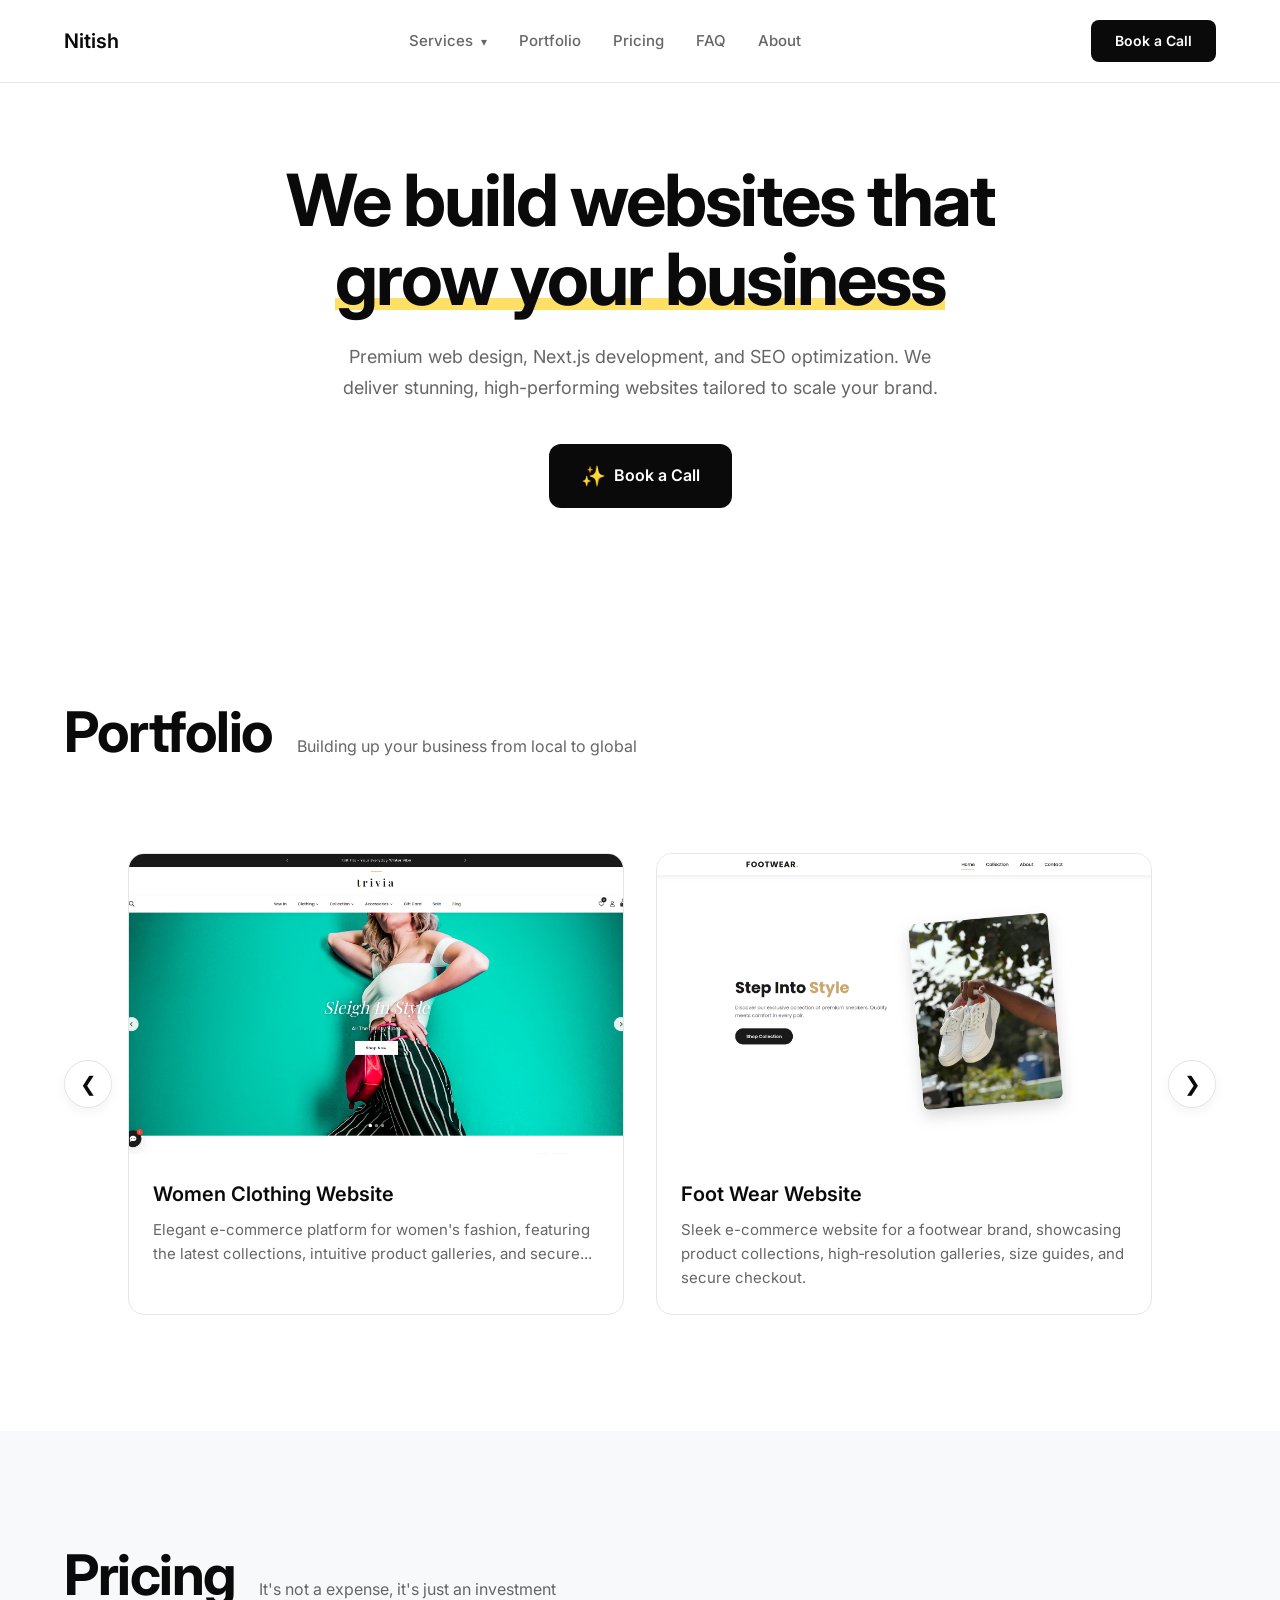
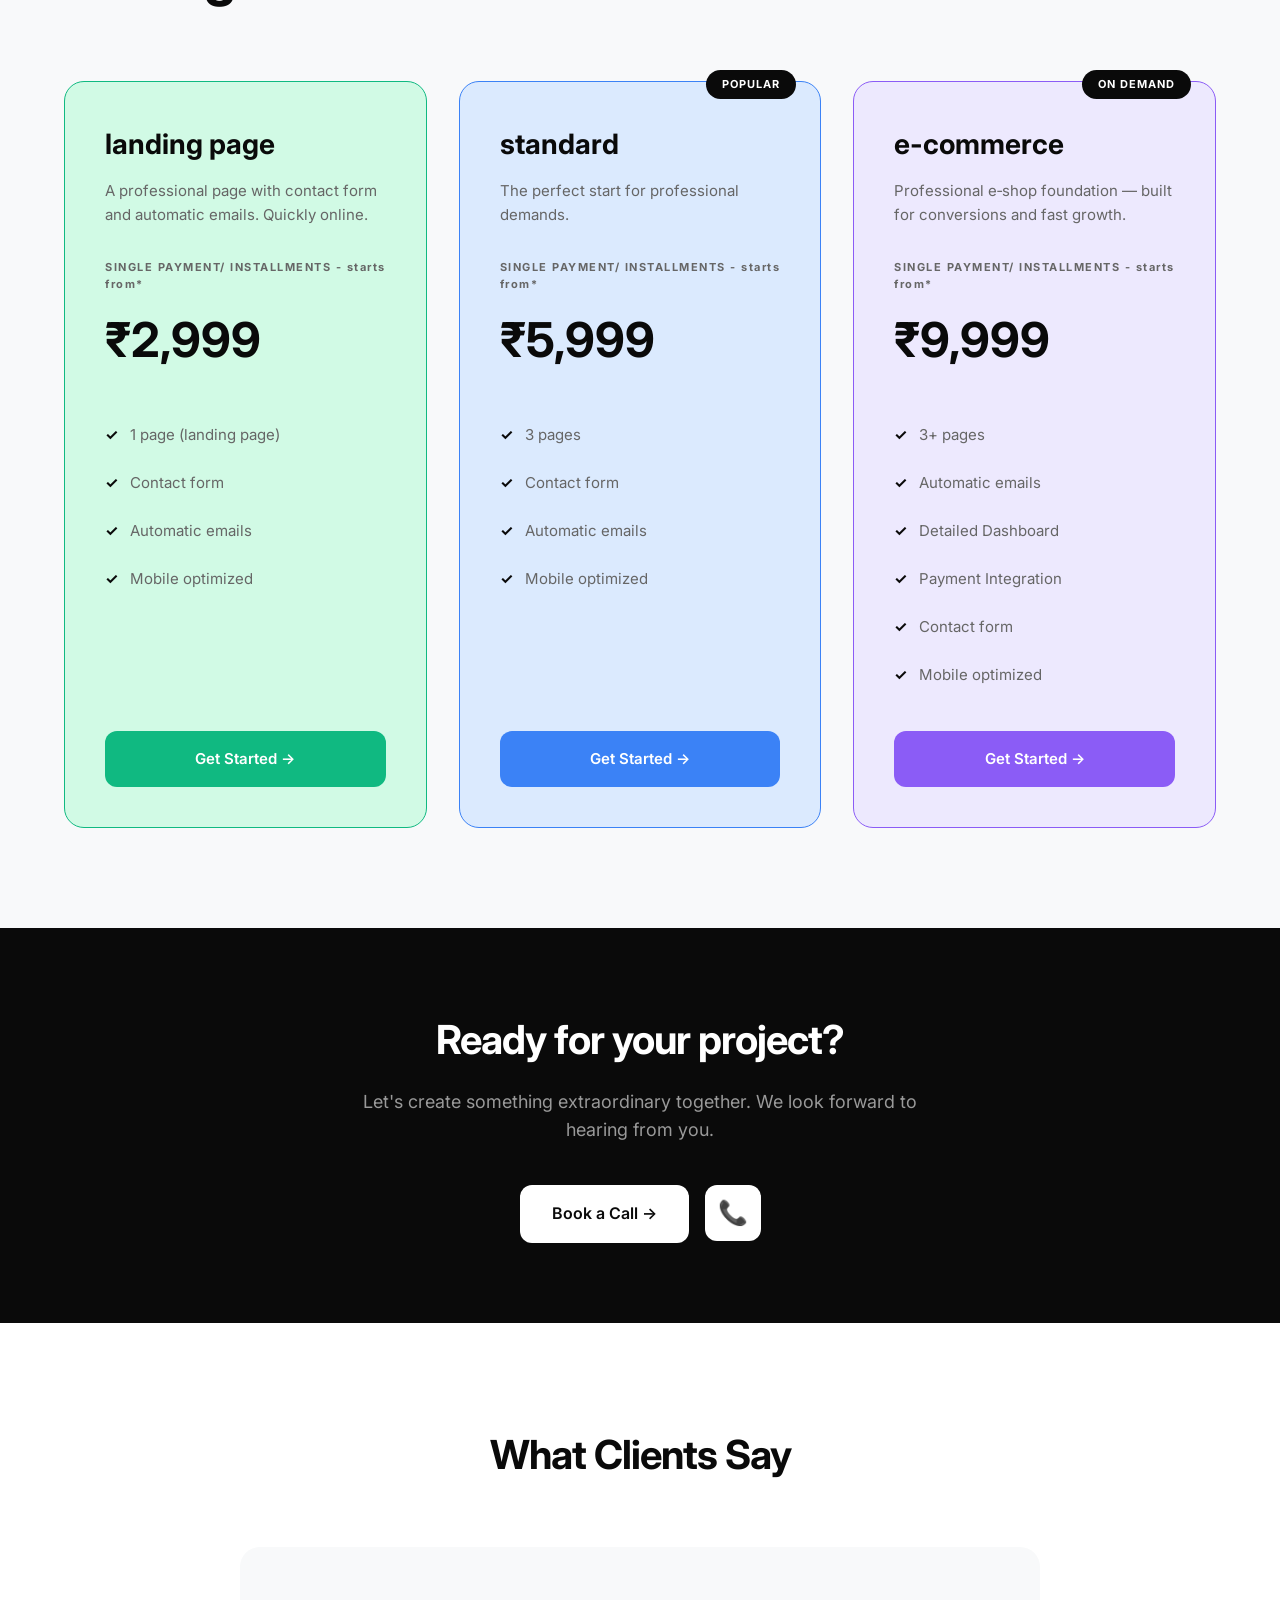
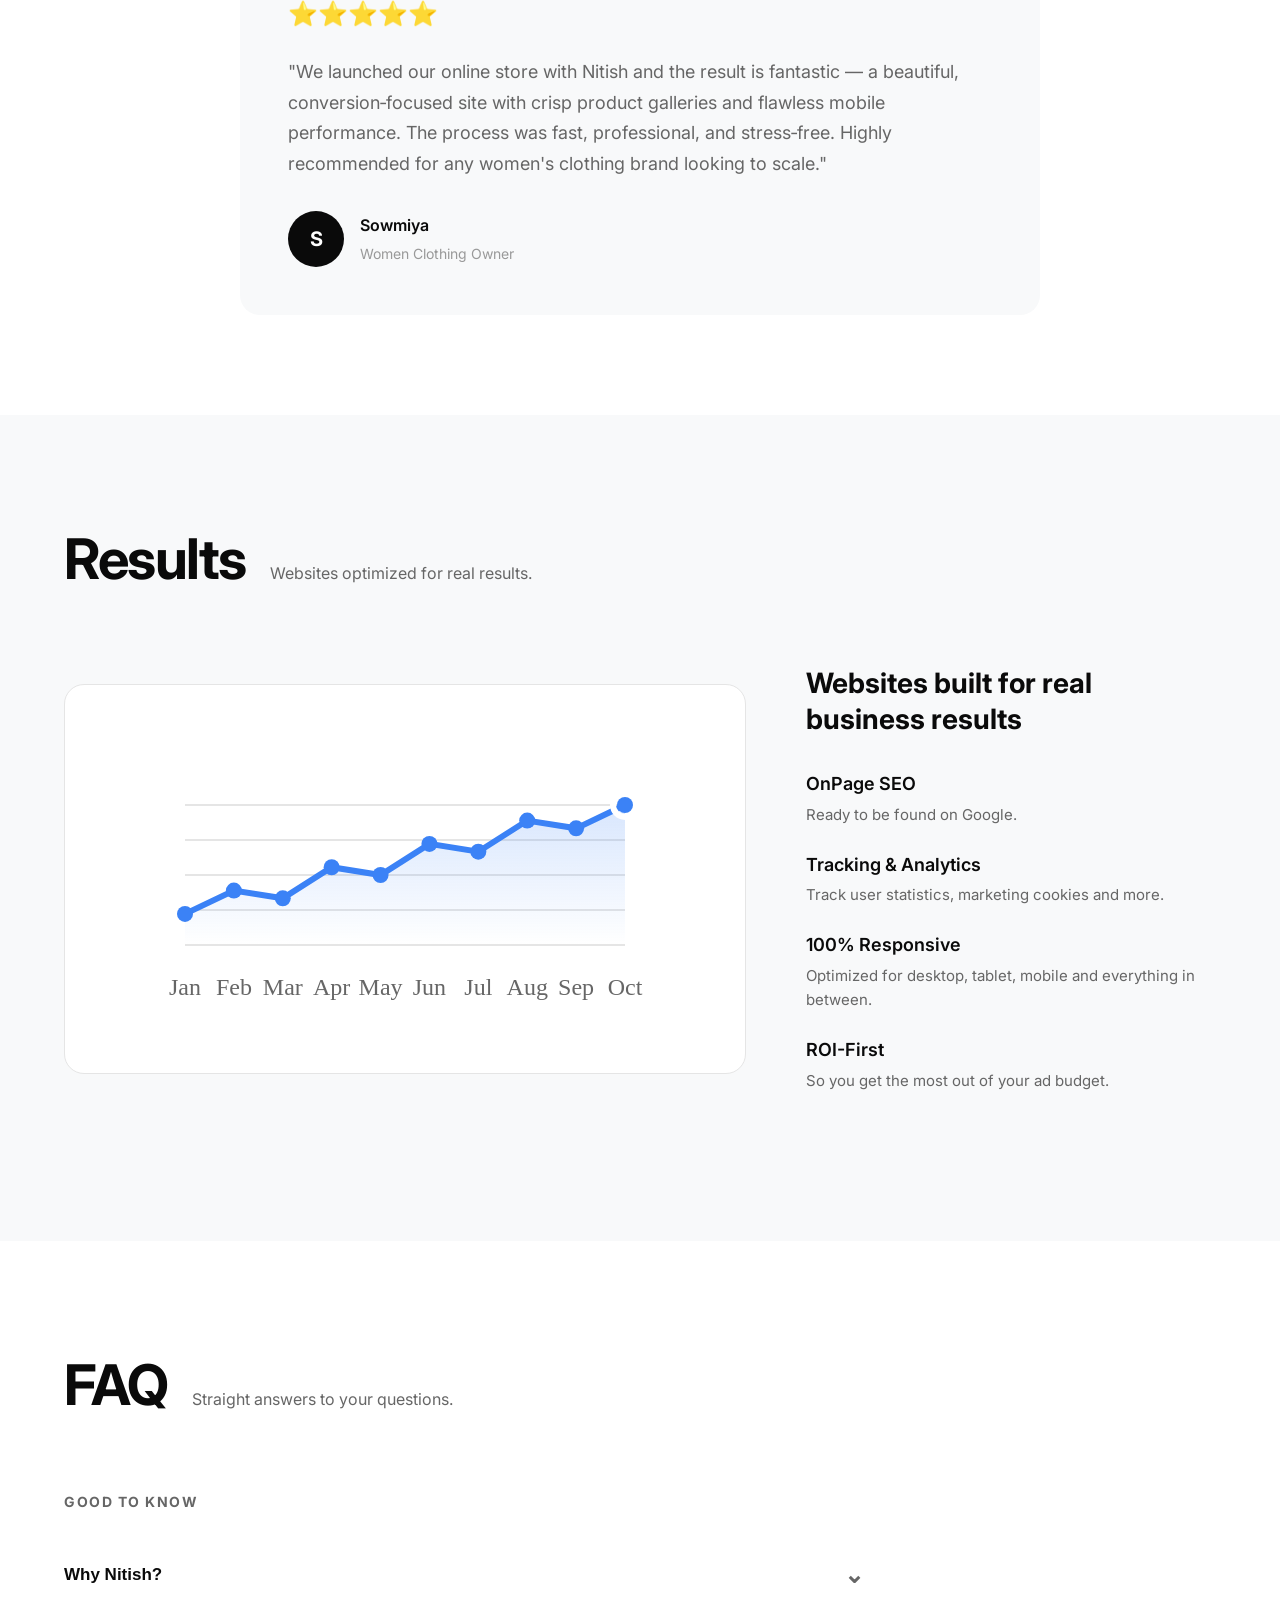
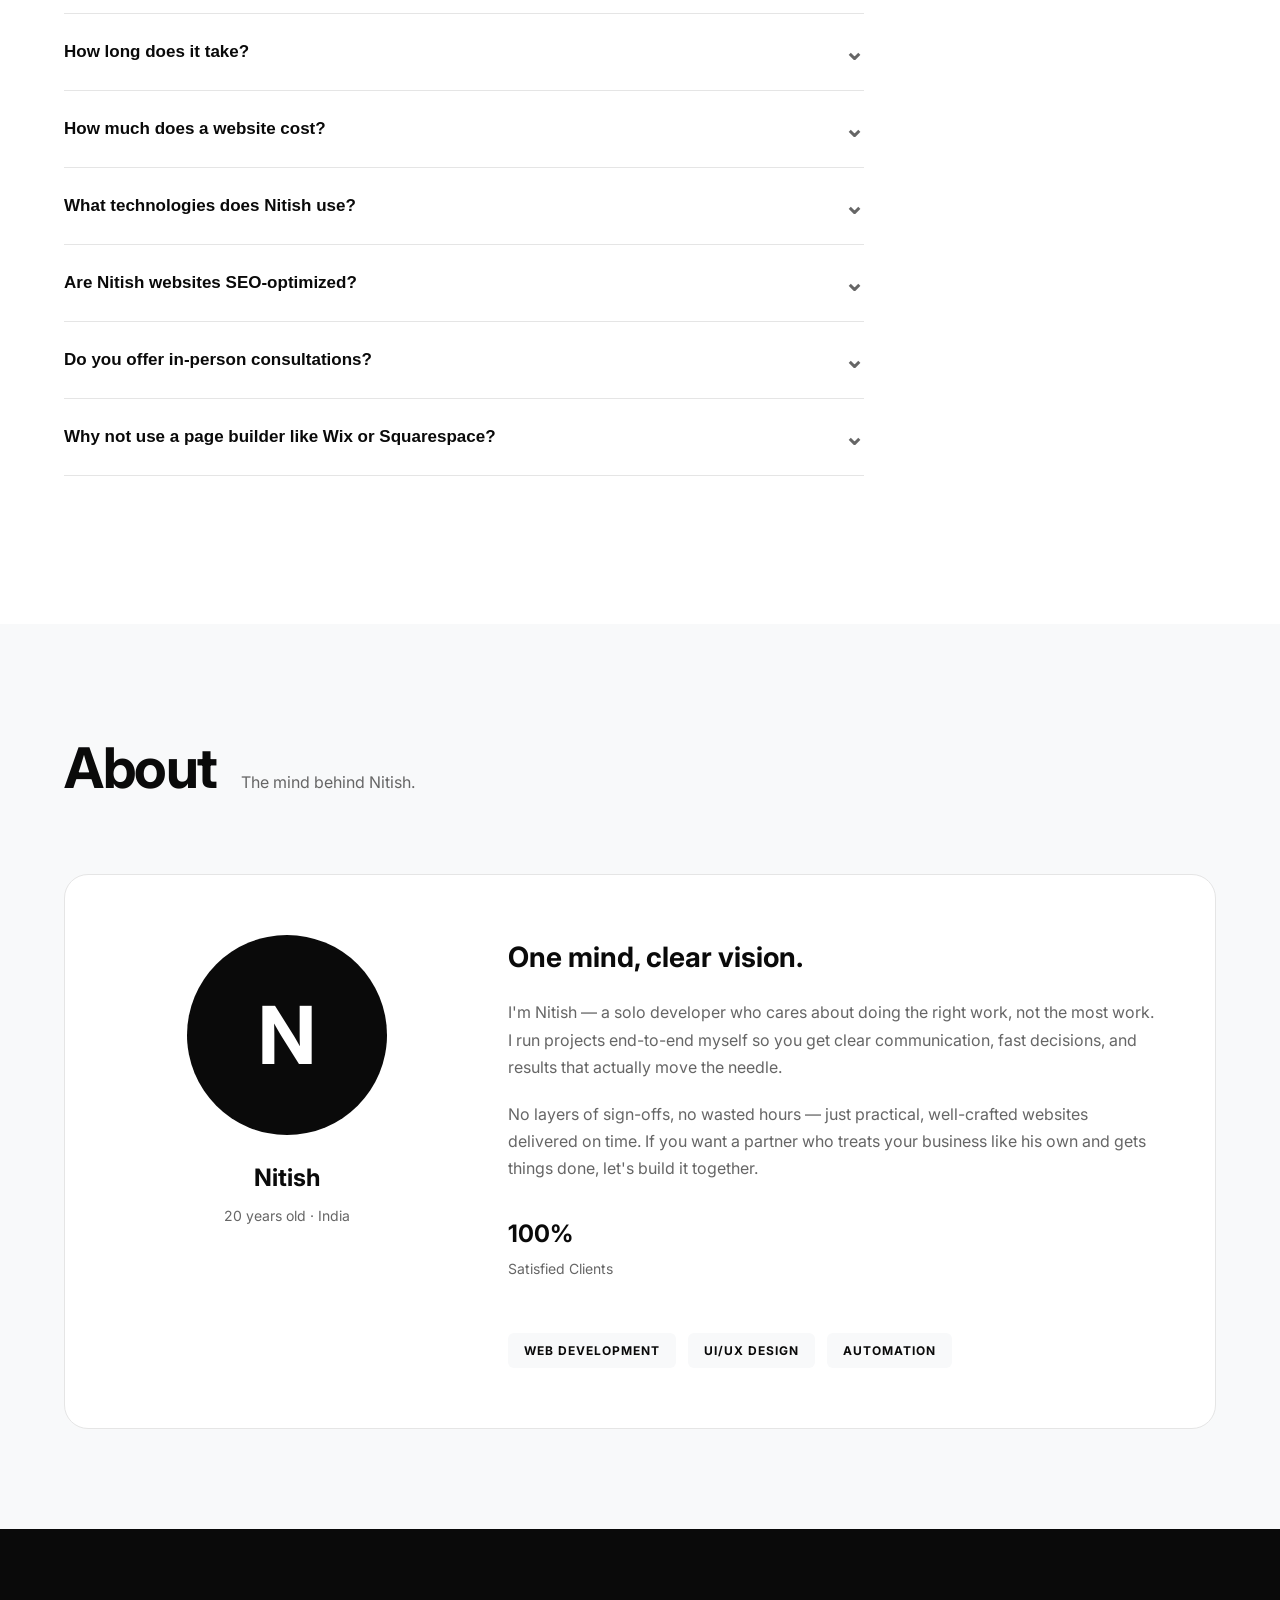
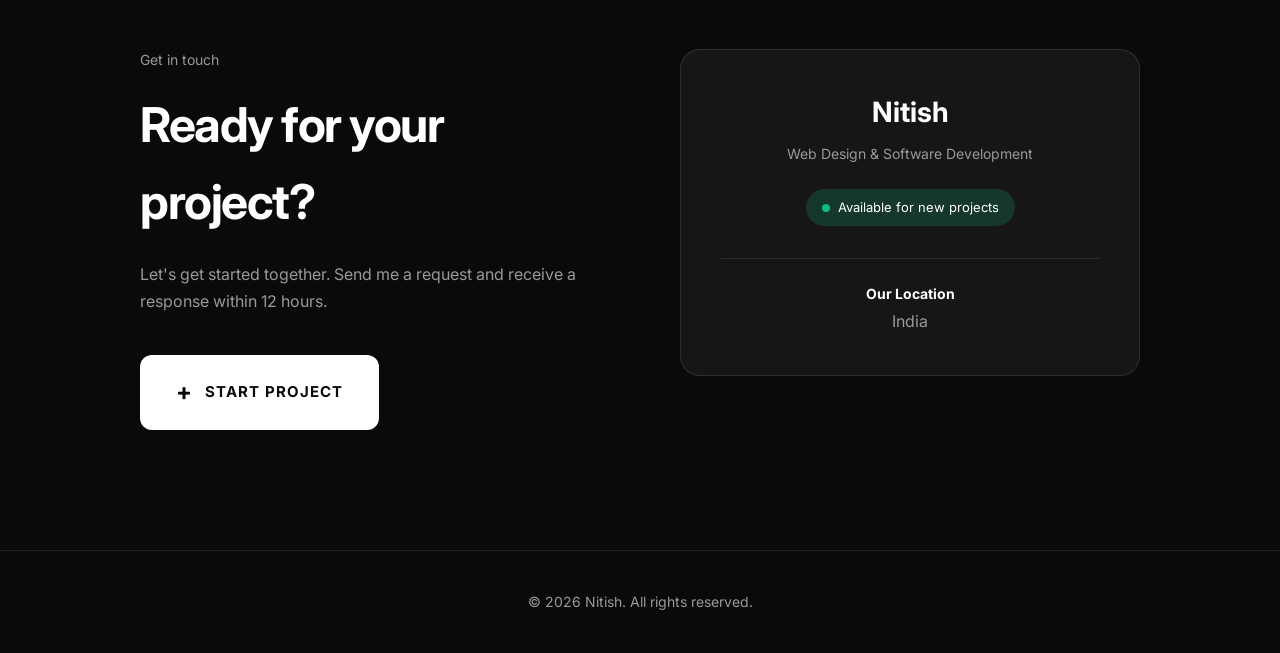
==== index.html @ 4630f6ae "1st stage - Website build completed" ====
<!DOCTYPE html>
<html lang="en">
<head>
    <meta charset="UTF-8">
    <meta name="viewport" content="width=device-width, initial-scale=1.0">
    <title>Nitish | Web Design & Development</title>
    <link rel="stylesheet" href="styles.css">
    <link rel="preconnect" href="https://fonts.googleapis.com">
    <link rel="preconnect" href="https://fonts.gstatic.com" crossorigin>
    <link href="https://fonts.googleapis.com/css2?family=Inter:wght@400;500;600;700;800&display=swap" rel="stylesheet">
</head>
<body>
    <!-- Navigation -->
    <nav class="navbar">
        <div class="nav-container">
            <a href="#" class="logo">Nitish</a>
            <ul class="nav-links">
                <li class="dropdown">
                    <a href="#services">Services <span class="dropdown-arrow">▾</span></a>
                    <ul class="dropdown-menu">
                        <li><a href="#portfolio">Website Development</a></li>
                    </ul>
                </li>
                <li><a href="#portfolio">Portfolio</a></li>
                <li><a href="#pricing">Pricing</a></li>
                <li><a href="#faq">FAQ</a></li>
                <li><a href="#about">About</a></li>
            </ul>
            <a href="https://docs.google.com/forms/d/e/1FAIpQLSe0qJeBy2r-eM4VhzN0evixC1f1kEiwTYPd1CkiHNzn9pDWvg/viewform?usp=publish-editor" class="btn-cta" target="_blank">Book a Call</a>
            <button class="mobile-menu-btn" aria-label="Toggle menu">
                <span></span>
                <span></span>
                <span></span>
            </button>
        </div>
    </nav>

    <!-- Hero Section -->
    <section class="hero">
        <div class="container">
            <h1 class="hero-title">
                We build websites that<br>
                <span class="underline-text">grow your business</span>
            </h1>
            <p class="hero-subtitle">
                Premium web design, Next.js development, and SEO optimization. We deliver stunning, high-performing websites tailored to scale your brand.
            </p>
            <a href="https://docs.google.com/forms/d/e/1FAIpQLSe0qJeBy2r-eM4VhzN0evixC1f1kEiwTYPd1CkiHNzn9pDWvg/viewform?usp=publish-editor" class="btn-primary" target="_blank">
                <span class="sparkles">✨</span> Book a Call
            </a>
        </div>
        
    </section>

    <!-- Portfolio Section -->
    <section id="portfolio" class="portfolio-section">
        <div class="container">
            <div class="section-header-inline">
                <h2 class="section-title-large">Portfolio</h2>
                <p class="section-subtitle-inline">Building up your business from local to global</p>
            </div>
            <div class="portfolio-carousel-wrapper">
                <button class="carousel-btn prev-btn" aria-label="Previous" id="portfolio-prev">&#10094;</button>
                
                <div class="portfolio-carousel" id="portfolio-carousel">
                    <div class="portfolio-card carousel-card">
                        <a href="https://triviaclothing.netlify.app/" target="_blank" class="portfolio-image" style="display: block;">
                            <img src="images/triviaClothing.png" alt="Trivia Clothing" style="width: 100%; height: 100%; object-fit: cover; object-position: top;">
                        </a>
                        <div class="portfolio-info">
                            <h3>Women Clothing Website</h3>
                            <p>Elegant e-commerce platform for women's fashion, featuring the latest collections, intuitive product galleries, and secure...</p>
                        </div>
                    </div>
                    <div class="portfolio-card carousel-card">
                        <a href="https://shoewearshop.netlify.app/" target="_blank" class="portfolio-image" style="display: block;">
                            <img src="images/shoeShop.png" alt="shoe Shop" style="width: 100%; height: 100%; object-fit: cover; object-position: top;">
                        </a>
                        <div class="portfolio-info">
                            <h3>Foot Wear Website</h3>
                            <p>Sleek e-commerce website for a footwear brand, showcasing product collections, high‑resolution galleries, size guides, and secure checkout.</p>
                        </div>
                    </div>
                    <div class="portfolio-card carousel-card">
                        <a href="https://fashionistaworld.netlify.app/" target="_blank" class="portfolio-image" style="display: block;">
                            <img src="images/fashionista.png" alt="Fashionista World" style="width: 100%; height: 100%; object-fit: cover; object-position: top;">
                        </a>
                        <div class="portfolio-info">
                            <h3>Women Clothing Website</h3>
                            <p>Curated catalog-style website for a textile brand, showcasing seasonal collections with high‑resolution swatches and organized categories...</p>
                        </div>
                    </div>
                    <div class="portfolio-card carousel-card">
                        <a href="https://clothingtextiles.netlify.app/" target="_blank" class="portfolio-image" style="display: block;">
                            <img src="images/metroTex.png" alt="Clothing Textiles" style="width: 100%; height: 100%; object-fit: cover; object-position: top;">
                        </a>
                        <div class="portfolio-info">
                            <h3>Metro Tex Website</h3>
                            <p>Showcase site for women's apparel with curated collections, large imagery, simple category browsing, and fabric details — browse-only...</p>
                        </div>
                    </div>
                </div>

                <button class="carousel-btn next-btn" aria-label="Next" id="portfolio-next">&#10095;</button>
            </div>
        </div>
    </section>

    <!-- Pricing Section -->
    <section id="pricing" class="pricing-section">
        <div class="container">
            <div class="section-header-inline">
                <h2 class="section-title-large">Pricing</h2>
                <p class="section-subtitle-inline">It's not a expense, it's just an investment</p>
            </div>
            <div class="pricing-grid">
                <div class="pricing-card green-card">
                    <h3 class="pricing-name">landing page</h3>
                    <p class="pricing-desc">A professional page with contact form and automatic emails. Quickly online.</p>
                    <div class="pricing-label">SINGLE PAYMENT/ INSTALLMENTS - starts from*</div>
                    <div class="pricing-amount">₹2,999</div>
                    <ul class="pricing-features">
                        <li><span class="check">✓</span> 1 page (landing page)</li>
                        <li><span class="check">✓</span> Contact form</li>
                        <li><span class="check">✓</span> Automatic emails</li>
                        <li><span class="check">✓</span> Mobile optimized</li>
                        <li></li> <li></li> <li></li> <li></li>
                    </ul>
                    <a href="#contact" class="btn-pricing green">Get Started →</a>
                </div>
                <div class="pricing-card blue-card">
                    <div class="popular-badge">POPULAR</div>
                    <h3 class="pricing-name">standard</h3>
                    <p class="pricing-desc">The perfect start for professional demands. </p>
                    <div class="pricing-label">SINGLE PAYMENT/ INSTALLMENTS - starts from*</div>
                    <div class="pricing-amount">₹5,999</div>
                    <ul class="pricing-features">
                        <li><span class="check">✓</span> 3 pages</li>
                        <li><span class="check">✓</span> Contact form</li>
                        <li><span class="check">✓</span> Automatic emails</li>
                        <li><span class="check">✓</span> Mobile optimized</li>
                        <li></li> <li></li> <li></li> <li></li>
                    </ul>
                    <a href="#contact" class="btn-pricing blue">Get Started →</a>
                </div>
                <div class="pricing-card purple-card">
                    <div class="popular-badge">ON DEMAND</div>
                    <h3 class="pricing-name">e-commerce</h3>
                    <p class="pricing-desc">Professional e‑shop foundation — built for conversions and fast growth.</p>
                    <div class="pricing-label">SINGLE PAYMENT/ INSTALLMENTS - starts from*</div>
                    <div class="pricing-amount">₹9,999</div>
                    <ul class="pricing-features">
                        <li><span class="check">✓</span> 3+ pages</li>
                        <li><span class="check">✓</span> Automatic emails</li>
                        <li><span class="check">✓</span> Detailed Dashboard</li>
                        <li><span class="check">✓</span> Payment Integration</li>
                        <li><span class="check">✓</span> Contact form</li>
                        <li><span class="check">✓</span> Mobile optimized</li>
                    </ul>
                    <a href="#contact" class="btn-pricing purple">Get Started →</a>
                </div>
            </div>
        </div>
    </section>

    <!-- CTA Section 1 -->
    <section class="cta-section dark">
        <div class="container">
            <h2 class="cta-title">Ready for your project?</h2>
            <p class="cta-subtitle">Let's create something extraordinary together. We look forward to hearing from you.</p>
            <div class="cta-buttons">
                <a href="https://docs.google.com/forms/d/e/1FAIpQLSe0qJeBy2r-eM4VhzN0evixC1f1kEiwTYPd1CkiHNzn9pDWvg/viewform?usp=publish-editor" class="btn-cta-white" target="_blank">Book a Call →</a>
                <a href="tel:+918675851166" class="btn-icon">📞</a>
            </div>
        </div>
    </section>

    <!-- Testimonials Section -->
    <section class="testimonials-section">
        <div class="container">
            <h2 class="section-title-center">What Clients Say</h2>
            <div class="testimonial-card">
                <div class="stars">⭐⭐⭐⭐⭐</div>
                <p class="testimonial-text">"We launched our online store with Nitish and the result is fantastic — a beautiful, conversion‑focused site with crisp product galleries and flawless mobile performance. The process was fast, professional, and stress‑free. Highly recommended for any women's clothing brand looking to scale."</p>
                <div class="testimonial-author">
                    <div class="author-avatar">S</div>
                    <div class="author-info">
                        <h4>Sowmiya</h4>
                        <p>Women Clothing Owner</p>
                    </div>
                </div>
            </div>
        </div>
    </section>

    <!-- Results Section -->
    <section class="results-section">
        <div class="container">
            <div class="section-header-inline">
                <h2 class="section-title-large">Results</h2>
                <p class="section-subtitle-inline">Websites optimized for real results.</p>
            </div>
            <div class="results-grid">
                <div class="results-chart">
                    <canvas id="growthChart"></canvas>
                </div>
                <div class="results-content">
                    <h3>Websites built for real business results</h3>
                    <div class="results-features">
                        <div class="feature-item">
                            <h4>OnPage SEO</h4>
                            <p>Ready to be found on Google.</p>
                        </div>
                        <div class="feature-item">
                            <h4>Tracking & Analytics</h4>
                            <p>Track user statistics, marketing cookies and more.</p>
                        </div>
                        <div class="feature-item">
                            <h4>100% Responsive</h4>
                            <p>Optimized for desktop, tablet, mobile and everything in between.</p>
                        </div>
                        <div class="feature-item">
                            <h4>ROI-First</h4>
                            <p>So you get the most out of your ad budget.</p>
                        </div>
                    </div>
                </div>
            </div>
        </div>
    </section>

    <!-- FAQ Section -->
    <section id="faq" class="faq-section">
        <div class="container">
            <div class="section-header-inline">
                <h2 class="section-title-large">FAQ</h2>
                <p class="section-subtitle-inline">Straight answers to your questions.</p>
            </div>
            <div class="faq-container">
                <h3 class="faq-category">Good to know</h3>
                <div class="faq-list">
                    <div class="faq-item">
                        <button class="faq-question">
                            <span>Why Nitish?</span>
                            <span class="faq-icon">⌄</span>
                        </button>
                        <div class="faq-answer">
                            <p>Direct communication, fast delivery, and websites built with modern technology. No teams, no overhead — just quality work focused on your success.</p>
                        </div>
                    </div>
                    <div class="faq-item">
                        <button class="faq-question">
                            <span>How long does it take?</span>
                            <span class="faq-icon">⌄</span>
                        </button>
                        <div class="faq-answer">
                            <p>A landing page takes 3-5 days. A standard website takes 1-2 weeks. Complex projects may take longer depending on requirements.</p>
                        </div>
                    </div>
                    <div class="faq-item">
                        <button class="faq-question">
                            <span>How much does a website cost?</span>
                            <span class="faq-icon">⌄</span>
                        </button>
                        <div class="faq-answer">
                            <p>Prices start at ₹2,999 for a landing page and ₹5,999 for a standard website. Custom projects are quoted individually based on your needs.</p>
                        </div>
                    </div>
                    <div class="faq-item">
                        <button class="faq-question">
                            <span>What technologies does Nitish use?</span>
                            <span class="faq-icon">⌄</span>
                        </button>
                        <div class="faq-answer">
                            <p>I primarily use React.js, Node.js, and modern web technologies for fast, SEO-friendly websites. The tech stack is chosen based on your project needs.</p>
                        </div>
                    </div>
                    <div class="faq-item">
                        <button class="faq-question">
                            <span>Are Nitish websites SEO-optimized?</span>
                            <span class="faq-icon">⌄</span>
                        </button>
                        <div class="faq-answer">
                            <p>Yes! All websites include on-page SEO optimization, meta tags, performance optimization, and structured data to help you rank on Google.</p>
                        </div>
                    </div>
                    <div class="faq-item">
                        <button class="faq-question">
                            <span>Do you offer in-person consultations?</span>
                            <span class="faq-icon">⌄</span>
                        </button>
                        <div class="faq-answer">
                            <p>Yes, I'm available for video calls and can arrange in-person meetings if you're in the same city.</p>
                        </div>
                    </div>
                    <div class="faq-item">
                        <button class="faq-question">
                            <span>Why not use a page builder like Wix or Squarespace?</span>
                            <span class="faq-icon">⌄</span>
                        </button>
                        <div class="faq-answer">
                            <p>Custom-coded websites are faster, more flexible, and better for SEO. You get exactly what you need without the limitations of templates.</p>
                        </div>
                    </div>
                </div>
            </div>
        </div>
    </section>

    <!-- About Section -->
    <section id="about" class="about-section">
        <div class="container">
            <div class="section-header-inline">
                <h2 class="section-title-large">About</h2>
                <p class="section-subtitle-inline">The mind behind Nitish.</p>
            </div>
            <div class="about-card">
                <div class="about-image">
                    <div class="about-photo">
                        <div class="photo-placeholder">N</div>
                        <div class="photo-label">
                            <h3>Nitish</h3>
                            <p>20 years old · India</p>
                        </div>
                    </div>
                </div>
                <div class="about-content">
                    <h3>One mind, clear vision.</h3>
                    <p>I'm Nitish — a solo developer who cares about doing the right work, not the most work. I run projects end-to-end myself so you get clear communication, fast decisions, and results that actually move the needle.</p>
                    <p>No layers of sign-offs, no wasted hours — just practical, well-crafted websites delivered on time. If you want a partner who treats your business like his own and gets things done, let's build it together.</p>
                    <div class="about-stats">
                        <div class="stat-item">
                            <h4>100%</h4>
                            <p>Satisfied Clients</p>
                        </div>
                        <!-- <div class="stat-item">
                            <h4>March 19, 2026</h4>
                            <p>Agency Founded</p>
                        </div> -->
                    </div>
                    <div class="about-tags">
                        <span class="tag">WEB DEVELOPMENT</span>
                        <span class="tag">UI/UX DESIGN</span>
                        <span class="tag">AUTOMATION</span>
                    </div>
                </div>
            </div>
        </div>
    </section>

    <!-- Final CTA Section -->
    <section id="contact" class="cta-section dark final">
        <div class="container">
            <div class="cta-grid">
                <div class="cta-left">
                    <p class="cta-label">Get in touch</p>
                    <h2 class="cta-title-large">Ready for your project?</h2>
                    <p class="cta-text">Let's get started together. Send me a request and receive a response within 12 hours.</p>
                    <a href="https://docs.google.com/forms/d/e/1FAIpQLSe0qJeBy2r-eM4VhzN0evixC1f1kEiwTYPd1CkiHNzn9pDWvg/viewform?usp=publish-editor" class="btn-start" target="_blank">
                        <span class="plus-icon">+</span> START PROJECT
                    </a>
                </div>
                <div class="cta-right">
                    <div class="cta-info-card">
                        <h3>Nitish</h3>
                        <p class="info-subtitle">Web Design & Software Development</p>
                        <div class="availability-badge">
                            <span class="status-dot"></span> Available for new projects
                        </div>
                        <div class="contact-info">
                            <div class="info-item">
                                <strong>Our Location</strong>
                                <p>India</p>
                            </div>
                        </div>
                    </div>
                </div>
            </div>
        </div>
    </section>

    <!-- Footer -->
    <footer class="footer">
        <div class="container">
            <div class="footer-content">
                <p>&copy; 2026 Nitish. All rights reserved.</p>
            </div>
        </div>
    </footer>

    <script src="script.js"></script>
</body>
</html>
---- styles.css ----
/* Reset & Base Styles */
* {
    margin: 0;
    padding: 0;
    box-sizing: border-box;
}

:root {
    --bg-primary: #ffffff;
    --bg-secondary: #f8f9fa;
    --bg-dark: #0a0a0a;
    --text-primary: #0a0a0a;
    --text-secondary: #666666;
    --text-light: #999999;
    --border-color: #e5e5e5;
    --accent-green: #10b981;
    --accent-blue: #3b82f6;
    --green-light: #d1fae5;
    --blue-light: #dbeafe;
    --accent-purple: #8b5cf6;
    --purple-light: #ede9fe;
}

html {
    scroll-behavior: smooth;
}

body {
    font-family: 'Inter', -apple-system, BlinkMacSystemFont, 'Segoe UI', sans-serif;
    background: var(--bg-primary);
    color: var(--text-primary);
    line-height: 1.6;
    overflow-x: auto;
}

.container {
    max-width: 1200px;
    margin: 0 auto;
    padding: 0 24px;
}

a {
    text-decoration: none;
    color: inherit;
}

ul {
    list-style: none;
}

/* Navigation */
.navbar {
    position: fixed;
    top: 0;
    left: 0;
    right: 0;
    z-index: 1000;
    padding: 20px 0;
    background: rgba(255, 255, 255, 0.95);
    backdrop-filter: blur(10px);
    border-bottom: 1px solid var(--border-color);
}

.nav-container {
    max-width: 1200px;
    margin: 0 auto;
    padding: 0 24px;
    display: flex;
    align-items: center;
    justify-content: space-between;
}

.logo {
    font-size: 20px;
    font-weight: 600;
    color: var(--text-primary);
}

.nav-links {
    display: flex;
    gap: 32px;
    align-items: center;
}

.nav-links a {
    color: var(--text-secondary);
    font-size: 15px;
    font-weight: 500;
    transition: color 0.2s;
}

.nav-links a:hover {
    color: var(--text-primary);
}

.dropdown {
    position: relative;
}

.dropdown-arrow {
    font-size: 12px;
    margin-left: 4px;
}

.dropdown-menu {
    display: none;
    position: absolute;
    top: 100%;
    left: 0;
    background-color: var(--bg-primary);
    border: 1px solid var(--border-color);
    border-radius: 8px;
    box-shadow: 0 4px 12px rgba(0, 0, 0, 0.05);
    list-style: none;
    padding: 0.5rem 0;
    min-width: 200px;
    z-index: 100;
}

.dropdown:hover .dropdown-menu {
    display: block;
}

.dropdown-menu li {
    margin: 0;
}

.dropdown-menu li a {
    display: block;
    padding: 10px 20px;
    color: var(--text-secondary);
    text-decoration: none;
    font-size: 14px;
    transition: background-color 0.2s ease, padding-left 0.2s ease;
}

.dropdown-menu li a:hover {
    color: var(--text-primary);
    background-color: #f5f5f7;
    padding-left: 24px;
}

.btn-cta {
    padding: 10px 24px;
    background: var(--text-primary);
    color: var(--bg-primary);
    border-radius: 8px;
    font-size: 14px;
    font-weight: 600;
    transition: all 0.3s;
}

.btn-cta:hover {
    background: var(--text-secondary);
    transform: translateY(-2px);
}

.mobile-menu-btn {
    display: none;
    flex-direction: column;
    gap: 5px;
    background: none;
    border: none;
    cursor: pointer;
    padding: 5px;
}

.mobile-menu-btn span {
    width: 24px;
    height: 2px;
    background: var(--text-primary);
    border-radius: 2px;
}

/* Hero Section */
.hero {
    padding: 160px 0 80px;
    text-align: center;
}

.hero-title {
    font-size: clamp(42px, 7vw, 72px);
    font-weight: 700;
    line-height: 1.1;
    margin-bottom: 24px;
    letter-spacing: -2px;
}

.underline-text {
    position: relative;
    display: inline-block;
}

.underline-text::after {
    content: '';
    position: absolute;
    bottom: 8px;
    left: 0;
    right: 0;
    height: 12px;
    background: #ffe066;
    z-index: -1;
}

.hero-subtitle {
    font-size: 18px;
    color: var(--text-secondary);
    max-width: 600px;
    margin: 0 auto 40px;
    line-height: 1.7;
}

.btn-primary {
    display: inline-flex;
    align-items: center;
    gap: 8px;
    padding: 16px 32px;
    background: var(--text-primary);
    color: var(--bg-primary);
    border-radius: 12px;
    font-size: 16px;
    font-weight: 600;
    transition: all 0.3s;
}

.btn-primary:hover {
    transform: translateY(-2px);
    box-shadow: 0 8px 24px rgba(0, 0, 0, 0.15);
}

.sparkles {
    font-size: 20px;
}

.tech-logos {
    display: flex;
    justify-content: center;
    align-items: center;
    gap: 32px;
    margin-top: 80px;
    opacity: 0.4;
}

.logo-item {
    width: 40px;
    height: 40px;
    display: flex;
    align-items: center;
    justify-content: center;
}

.logo-item svg {
    width: 32px;
    height: 32px;
}

.logo-circle {
    width: 36px;
    height: 36px;
    border-radius: 50%;
    background: var(--text-primary);
    color: var(--bg-primary);
    display: flex;
    align-items: center;
    justify-content: center;
    font-weight: 700;
    font-size: 18px;
}

/* Section Headers */
.section-header-inline {
    display: flex;
    align-items: baseline;
    gap: 24px;
    margin-bottom: 60px;
}

.section-title-large {
    font-size: clamp(36px, 5vw, 56px);
    font-weight: 700;
    letter-spacing: -1.5px;
}

.section-subtitle-inline {
    color: var(--text-secondary);
    font-size: 16px;
}

.section-title-center {
    font-size: 40px;
    font-weight: 700;
    text-align: center;
    margin-bottom: 60px;
    letter-spacing: -1px;
}

/* Portfolio Section */
.portfolio-section {
    padding: 100px 0;
}

.portfolio-grid {
    display: grid;
    grid-template-columns: repeat(auto-fit, minmax(320px, 1fr));
    gap: 32px;
}

.portfolio-card {
    background: var(--bg-primary);
    border: 1px solid var(--border-color);
    border-radius: 16px;
    overflow: hidden;
    transition: all 0.3s;
}

.portfolio-card:hover {
    transform: translateY(-8px);
    box-shadow: 0 12px 40px rgba(0, 0, 0, 0.08);
}

.portfolio-image {
    position: relative;
    height: 300px;
}

.portfolio-badge {
    position: absolute;
    top: 16px;
    left: 16px;
    padding: 6px 12px;
    background: var(--bg-primary);
    border-radius: 6px;
    font-size: 11px;
    font-weight: 700;
    letter-spacing: 1px;
    z-index: 2;
}

.portfolio-preview {
    width: 100%;
    height: 100%;
    display: flex;
    align-items: center;
    justify-content: center;
    padding: 32px;
}

.preview-content {
    text-align: center;
    color: var(--bg-primary);
}

.preview-content h3 {
    font-size: 24px;
    margin-bottom: 8px;
}

.preview-content p {
    font-size: 14px;
    opacity: 0.9;
}

.preview-content.construction {
    text-align: left;
}

.construction-title {
    font-size: 18px;
    font-weight: 700;
    line-height: 1.3;
    color: var(--text-primary);
    margin-bottom: 20px;
}

.construction-img {
    width: 100%;
    height: 120px;
    background: #e0e0e0;
    border-radius: 8px;
}

.portfolio-info {
    padding: 24px;
}

.portfolio-info h3 {
    font-size: 20px;
    font-weight: 600;
    margin-bottom: 8px;
}

.portfolio-info p {
    color: var(--text-secondary);
    font-size: 15px;
    line-height: 1.6;
}

/* Pricing Section */
.pricing-section {
    padding: 100px 0;
    background: var(--bg-secondary);
}

.pricing-grid {
    display: grid;
    grid-template-columns: repeat(auto-fit, minmax(320px, 1fr));
    gap: 32px;
    max-width: 1200px;
}

.pricing-card {
    background: var(--bg-primary);
    border: 1px solid var(--border-color);
    border-radius: 20px;
    padding: 40px;
    position: relative;
    transition: all 0.3s;
}

.pricing-card:hover {
    transform: translateY(-8px);
    box-shadow: 0 12px 40px rgba(0, 0, 0, 0.08);
}

.green-card {
    background: var(--green-light);
    border-color: var(--accent-green);
}

.blue-card {
    background: var(--blue-light);
    border-color: var(--accent-blue);
}

.popular-badge {
    position: absolute;
    top: -12px;
    right: 24px;
    padding: 6px 16px;
    background: var(--text-primary);
    color: var(--bg-primary);
    border-radius: 20px;
    font-size: 11px;
    font-weight: 700;
    letter-spacing: 1px;
}

.pricing-name {
    font-size: 28px;
    font-weight: 700;
    margin-bottom: 12px;
    text-transform: lowercase;
}

.pricing-desc {
    color: var(--text-secondary);
    font-size: 15px;
    margin-bottom: 32px;
    line-height: 1.6;
}

.pricing-label {
    font-size: 11px;
    font-weight: 700;
    color: var(--text-secondary);
    letter-spacing: 1.5px;
    margin-bottom: 8px;
}

.pricing-amount {
    font-size: 48px;
    font-weight: 700;
    margin-bottom: 32px;
}

.pricing-features {
    margin-bottom: 32px;
}

.pricing-features li {
    display: flex;
    align-items: center;
    gap: 12px;
    padding: 12px 0;
    font-size: 15px;
    color: var(--text-secondary);
}

.check {
    color: var(--text-primary);
    font-weight: 700;
}

.btn-pricing {
    display: block;
    width: 100%;
    padding: 16px;
    text-align: center;
    border-radius: 12px;
    font-size: 15px;
    font-weight: 600;
    transition: all 0.3s;
}

.btn-pricing.green {
    background: var(--accent-green);
    color: var(--bg-primary);
}

.btn-pricing.blue {
    background: var(--accent-blue);
    color: var(--bg-primary);
}

.btn-pricing:hover {
    transform: translateY(-2px);
    box-shadow: 0 8px 24px rgba(0, 0, 0, 0.15);
}

/* CTA Section */
.cta-section {
    padding: 80px 0;
    text-align: center;
}

.cta-section.dark {
    background: var(--bg-dark);
    color: var(--bg-primary);
}

.cta-title {
    font-size: 40px;
    font-weight: 700;
    margin-bottom: 16px;
    letter-spacing: -1px;
}

.cta-subtitle {
    font-size: 18px;
    color: var(--text-light);
    max-width: 600px;
    margin: 0 auto 40px;
}

.cta-buttons {
    display: flex;
    justify-content: center;
    gap: 16px;
}

.btn-cta-white {
    padding: 16px 32px;
    background: var(--bg-primary);
    color: var(--text-primary);
    border-radius: 12px;
    font-size: 16px;
    font-weight: 600;
    transition: all 0.3s;
}

.btn-cta-white:hover {
    transform: translateY(-2px);
    box-shadow: 0 8px 24px rgba(255, 255, 255, 0.2);
}

.btn-icon {
    width: 56px;
    height: 56px;
    background: var(--bg-primary);
    border-radius: 12px;
    display: flex;
    align-items: center;
    justify-content: center;
    font-size: 24px;
    transition: all 0.3s;
}

.btn-icon:hover {
    transform: translateY(-2px);
}

/* Testimonials Section */
.testimonials-section {
    padding: 100px 0;
}

.testimonial-card {
    max-width: 800px;
    margin: 0 auto;
    padding: 48px;
    background: var(--bg-secondary);
    border-radius: 20px;
}

.stars {
    font-size: 24px;
    margin-bottom: 24px;
}

.testimonial-text {
    font-size: 18px;
    line-height: 1.7;
    color: var(--text-secondary);
    margin-bottom: 32px;
}

.testimonial-author {
    display: flex;
    align-items: center;
    gap: 16px;
}

.author-avatar {
    width: 56px;
    height: 56px;
    background: var(--text-primary);
    color: var(--bg-primary);
    border-radius: 50%;
    display: flex;
    align-items: center;
    justify-content: center;
    font-weight: 700;
    font-size: 20px;
}

.author-info h4 {
    font-size: 16px;
    font-weight: 600;
    margin-bottom: 4px;
}

.author-info p {
    font-size: 14px;
    color: var(--text-light);
}

/* Results Section */
.results-section {
    padding: 100px 0;
    background: var(--bg-secondary);
}

.results-grid {
    display: grid;
    grid-template-columns: 1fr 1fr;
    gap: 60px;
    margin-bottom: 48px;
    align-items: center;
}

.results-chart {
    background: var(--bg-primary);
    padding: 40px;
    border-radius: 20px;
    border: 1px solid var(--border-color);
}

.results-content h3 {
    font-size: 28px;
    font-weight: 700;
    margin-bottom: 32px;
    line-height: 1.3;
}

.results-features {
    display: flex;
    flex-direction: column;
    gap: 24px;
}

.feature-item h4 {
    font-size: 18px;
    font-weight: 600;
    margin-bottom: 4px;
}

.feature-item p {
    color: var(--text-secondary);
    font-size: 15px;
}

.results-cards {
    display: grid;
    grid-template-columns: repeat(3, 1fr);
    gap: 24px;
}

.result-card {
    background: var(--bg-primary);
    padding: 32px;
    border-radius: 16px;
    border: 1px solid var(--border-color);
}

.result-card h4 {
    font-size: 18px;
    font-weight: 600;
    margin-bottom: 8px;
}

.result-card p {
    color: var(--text-secondary);
    font-size: 15px;
}

.speed-badges {
    display: flex;
    flex-direction: column;
    gap: 12px;
}

.badge-item {
    padding: 12px 16px;
    background: var(--green-light);
    border-radius: 8px;
    font-size: 14px;
    font-weight: 600;
}

.score-circle {
    margin-top: 24px;
    width: 80px;
    height: 80px;
    background: var(--accent-green);
    border-radius: 50%;
    display: flex;
    align-items: center;
    justify-content: center;
}

.score {
    font-size: 32px;
    font-weight: 700;
    color: var(--bg-primary);
}

/* FAQ Section */
.faq-section {
    padding: 100px 0;
}

.faq-container {
    max-width: 800px;
}

.faq-category {
    font-size: 14px;
    font-weight: 700;
    color: var(--text-secondary);
    text-transform: uppercase;
    letter-spacing: 1.5px;
    margin-bottom: 24px;
}

.faq-list {
    margin-bottom: 48px;
}

.faq-item {
    border-bottom: 1px solid var(--border-color);
}

.faq-question {
    width: 100%;
    display: flex;
    justify-content: space-between;
    align-items: center;
    padding: 24px 0;
    background: none;
    border: none;
    cursor: pointer;
    text-align: left;
    font-size: 17px;
    font-weight: 600;
    color: var(--text-primary);
}

.faq-icon {
    font-size: 24px;
    color: var(--text-secondary);
    transition: transform 0.3s;
}

.faq-item.active .faq-icon {
    transform: rotate(180deg);
}

.faq-answer {
    max-height: 0;
    overflow: hidden;
    transition: max-height 0.3s ease;
}

.faq-item.active .faq-answer {
    max-height: 300px;
}

.faq-answer p {
    padding-bottom: 24px;
    color: var(--text-secondary);
    font-size: 15px;
    line-height: 1.7;
}

.faq-cards {
    display: grid;
    grid-template-columns: repeat(2, 1fr);
    gap: 24px;
}

.faq-card {
    padding: 32px;
    border-radius: 16px;
}

.faq-card.light {
    background: var(--bg-secondary);
}

.faq-card.dark {
    background: var(--bg-dark);
    color: var(--bg-primary);
}

.faq-card-icon {
    font-size: 32px;
    margin-bottom: 16px;
}

.faq-card h4 {
    font-size: 20px;
    font-weight: 700;
    margin-bottom: 12px;
}

.faq-card p {
    color: var(--text-secondary);
    font-size: 15px;
    line-height: 1.6;
    margin-bottom: 20px;
}

.faq-card.dark p {
    color: var(--text-light);
}

.request-quote {
    display: inline-block;
    color: var(--bg-primary);
    font-size: 13px;
    font-weight: 700;
    letter-spacing: 1px;
    text-decoration: underline;
}

/* About Section */
.about-section {
    padding: 100px 0;
    background: var(--bg-secondary);
}

.about-card {
    display: grid;
    grid-template-columns: 1fr 2fr;
    gap: 60px;
    background: var(--bg-primary);
    padding: 60px;
    border-radius: 24px;
    border: 1px solid var(--border-color);
}

.about-photo {
    text-align: center;
}

.photo-placeholder {
    width: 200px;
    height: 200px;
    background: var(--text-primary);
    color: var(--bg-primary);
    border-radius: 50%;
    display: flex;
    align-items: center;
    justify-content: center;
    font-size: 80px;
    font-weight: 700;
    margin: 0 auto 24px;
}

.photo-label h3 {
    font-size: 24px;
    font-weight: 700;
    margin-bottom: 8px;
}

.photo-label p {
    color: var(--text-secondary);
    font-size: 14px;
}

.about-content h3 {
    font-size: 28px;
    font-weight: 700;
    margin-bottom: 20px;
}

.about-content p {
    color: var(--text-secondary);
    font-size: 16px;
    line-height: 1.7;
    margin-bottom: 20px;
}

.about-stats {
    display: flex;
    gap: 48px;
    margin: 32px 0;
}

.stat-item h4 {
    font-size: 24px;
    font-weight: 700;
    margin-bottom: 4px;
}

.stat-item p {
    color: var(--text-secondary);
    font-size: 14px;
}

.about-tags {
    display: flex;
    gap: 12px;
    flex-wrap: wrap;
}

.tag {
    padding: 8px 16px;
    background: var(--bg-secondary);
    border-radius: 6px;
    font-size: 12px;
    font-weight: 700;
    letter-spacing: 1px;
}

/* Final CTA Section */
.cta-section.final {
    padding: 120px 0;
}

.cta-grid {
    display: grid;
    grid-template-columns: 1fr 1fr;
    gap: 80px;
    max-width: 1000px;
    margin: 0 auto;
}

.cta-left {
    text-align: left;
}

.cta-label {
    color: var(--text-light);
    font-size: 14px;
    margin-bottom: 16px;
}

.cta-title-large {
    font-size: 48px;
    font-weight: 700;
    margin-bottom: 20px;
    letter-spacing: -1.5px;
}

.cta-text {
    color: var(--text-light);
    font-size: 16px;
    line-height: 1.7;
    margin-bottom: 40px;
}

.btn-start {
    display: inline-flex;
    align-items: center;
    gap: 12px;
    padding: 18px 36px;
    background: var(--bg-primary);
    color: var(--text-primary);
    border-radius: 12px;
    font-size: 15px;
    font-weight: 700;
    letter-spacing: 1px;
    transition: all 0.3s;
}

.btn-start:hover {
    transform: translateY(-2px);
    box-shadow: 0 8px 24px rgba(255, 255, 255, 0.2);
}

.plus-icon {
    font-size: 24px;
}

.cta-info-card {
    background: rgba(255, 255, 255, 0.05);
    border: 1px solid rgba(255, 255, 255, 0.1);
    border-radius: 20px;
    padding: 40px;
}

.cta-info-card h3 {
    font-size: 28px;
    font-weight: 700;
    margin-bottom: 8px;
}

.info-subtitle {
    color: var(--text-light);
    font-size: 14px;
    margin-bottom: 24px;
}

.availability-badge {
    display: inline-flex;
    align-items: center;
    gap: 8px;
    padding: 8px 16px;
    background: rgba(16, 185, 129, 0.2);
    border-radius: 20px;
    font-size: 13px;
    margin-bottom: 32px;
}

.status-dot {
    width: 8px;
    height: 8px;
    background: var(--accent-green);
    border-radius: 50%;
    animation: pulse 2s infinite;
}

@keyframes pulse {
    0%, 100% { opacity: 1; }
    50% { opacity: 0.5; }
}

.contact-info {
    border-top: 1px solid rgba(255, 255, 255, 0.1);
    padding-top: 24px;
}

.info-item strong {
    display: block;
    font-size: 14px;
    margin-bottom: 4px;
}

.info-item p {
    color: var(--text-light);
    font-size: 16px;
}

/* Footer */
.footer {
    padding: 40px 0;
    background: var(--bg-dark);
    color: var(--text-light);
    text-align: center;
    border-top: 1px solid rgba(255, 255, 255, 0.1);
}

.footer-content p {
    font-size: 14px;
}

/* Responsive */
@media (max-width: 1024px) {
    .results-grid,
    .cta-grid,
    .about-card {
        grid-template-columns: 1fr;
        gap: 40px;
    }

    .results-cards {
        grid-template-columns: 1fr;
    }

    .faq-cards {
        grid-template-columns: 1fr;
    }

    .about-stats {
        gap: 32px;
    }
}

@media (max-width: 768px) {
    .nav-links,
    .btn-cta {
        display: none;
    }

    .mobile-menu-btn {
        display: flex;
    }

    .section-header-inline {
        flex-direction: column;
        align-items: flex-start;
        gap: 12px;
    }

    .hero-title {
        font-size: 36px;
    }

    .tech-logos {
        gap: 20px;
        flex-wrap: wrap;
    }

    .pricing-grid,
    .portfolio-grid {
        grid-template-columns: 1fr;
    }

    .testimonial-card {
        padding: 32px 24px;
    }

    .about-card {
        padding: 40px 24px;
    }

    .cta-title-large {
        font-size: 36px;
    }
}

@media (max-width: 480px) {
    .container {
        padding: 0 16px;
    }

    .hero {
        padding: 120px 0 60px;
    }

    .hero-title {
        font-size: 32px;
    }

    .section-title-large {
        font-size: 32px;
    }

    .about-stats {
        flex-direction: column;
        gap: 24px;
    }

    .photo-placeholder {
        width: 150px;
        height: 150px;
        font-size: 60px;
    }
}

/* Portfolio Carousel Styles */
.portfolio-carousel-wrapper {
    position: relative;
    display: flex;
    align-items: center;
    gap: 16px;
    margin-top: 32px;
}

.portfolio-carousel {
    display: flex;
    overflow-x: auto;
    scroll-behavior: smooth;
    gap: 32px;
    padding: 16px 0;
    width: 100%;
}

.carousel-card {
    flex: 0 0 calc(50% - 16px); /* 2 items on desktop */
    min-width: 320px;
}

.carousel-btn {
    background: var(--bg-primary);
    border: 1px solid var(--border-color);
    border-radius: 50%;
    width: 48px;
    height: 48px;
    display: flex;
    align-items: center;
    justify-content: center;
    cursor: pointer;
    font-size: 20px;
    color: var(--text-primary);
    transition: all 0.3s;
    box-shadow: 0 4px 12px rgba(0, 0, 0, 0.05);
    z-index: 10;
    flex-shrink: 0;
}

.carousel-btn:hover {
    background: var(--text-primary);
    color: var(--bg-primary);
}

@media (max-width: 768px) {
    .carousel-card {
        flex: 0 0 100%; /* 1 item on mobile */
    }
    .portfolio-carousel-wrapper {
        gap: 8px;
    }
    .carousel-btn {
        width: 36px;
        height: 36px;
        font-size: 16px;
    }
}

.portfolio-carousel::-webkit-scrollbar {
    display: none;
}
.portfolio-carousel {
    -ms-overflow-style: none;  /* IE and Edge */
    scrollbar-width: none;  /* Firefox */
}

.portfolio-carousel::-webkit-scrollbar {
    display: none;
}
.portfolio-carousel {
    -ms-overflow-style: none; /* IE and Edge */
    scrollbar-width: none; /* Firefox */
}

.purple-card {
    background: var(--purple-light);
    border-color: var(--accent-purple);
}

.btn-pricing.purple {
    background: var(--accent-purple);
    color: var(--bg-primary);
}

.btn-pricing.purple:hover {
    background: #7c3aed;
    color: var(--bg-primary);
}
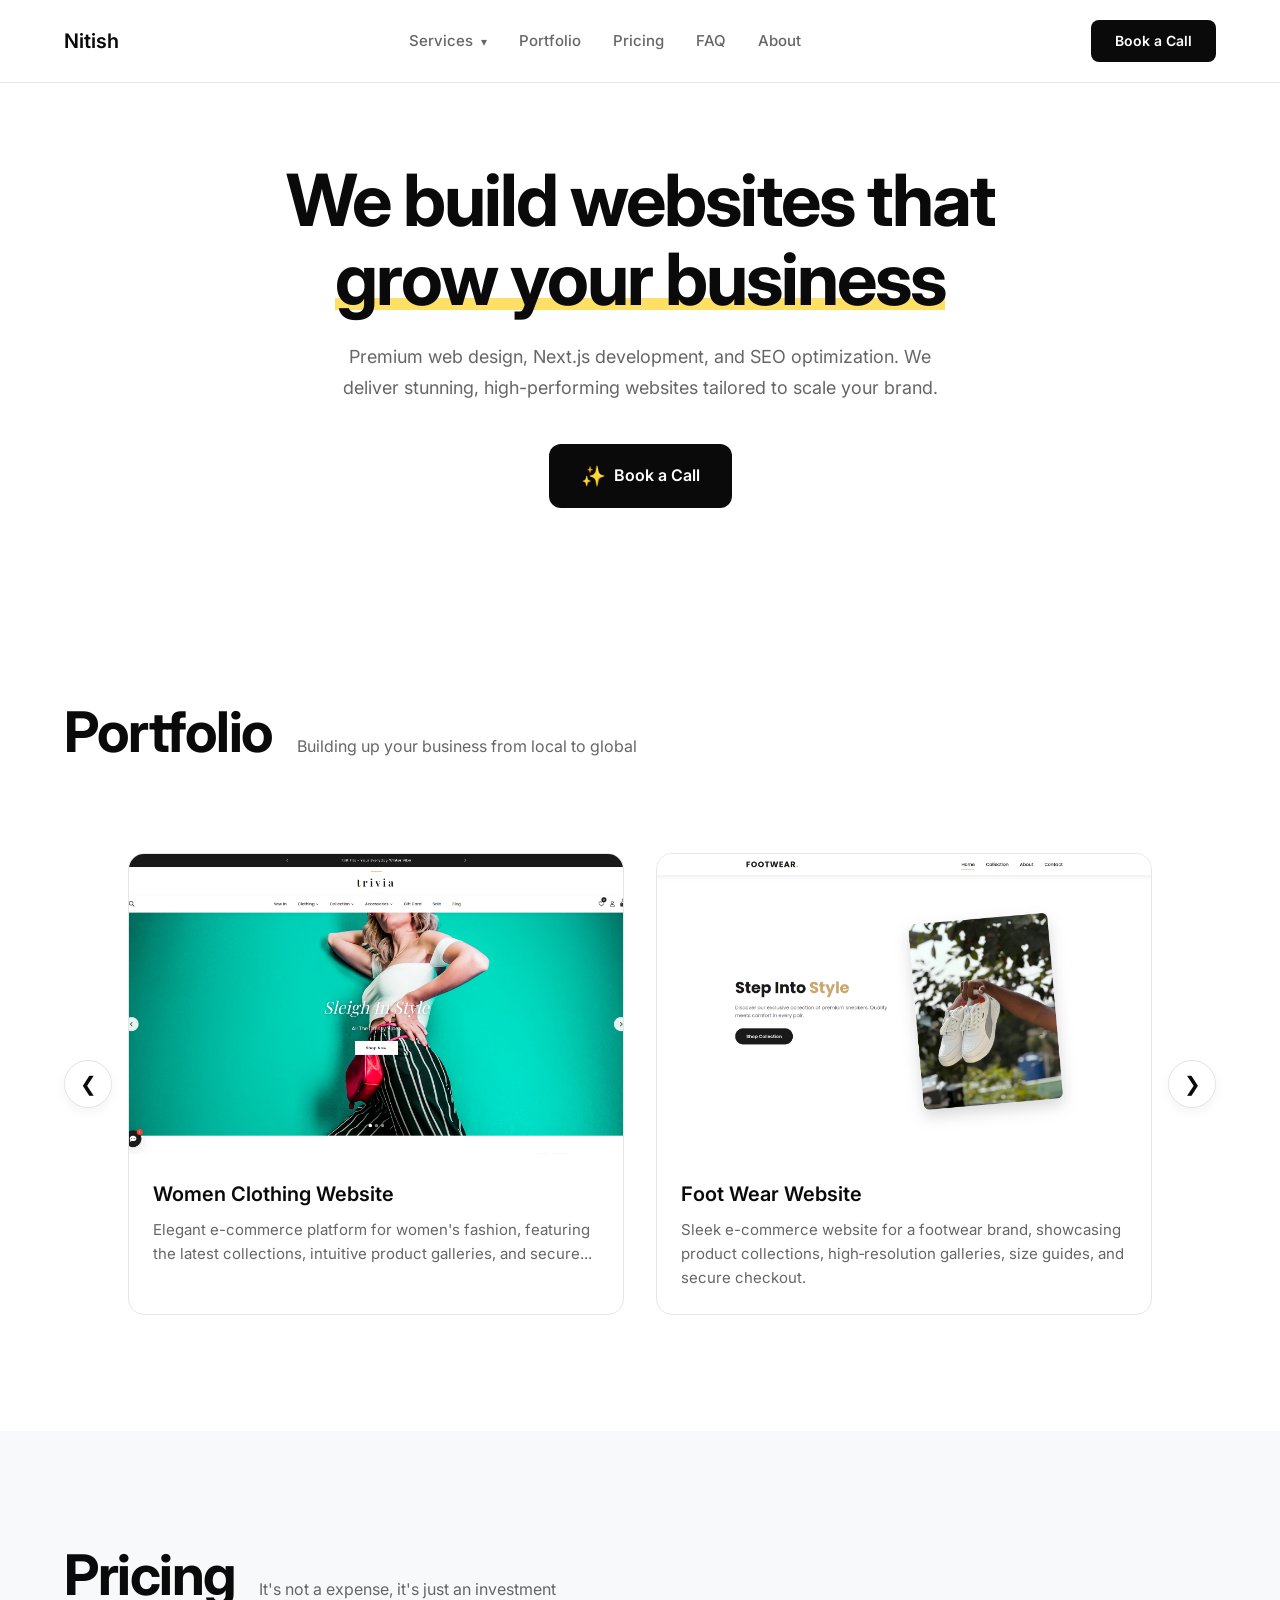
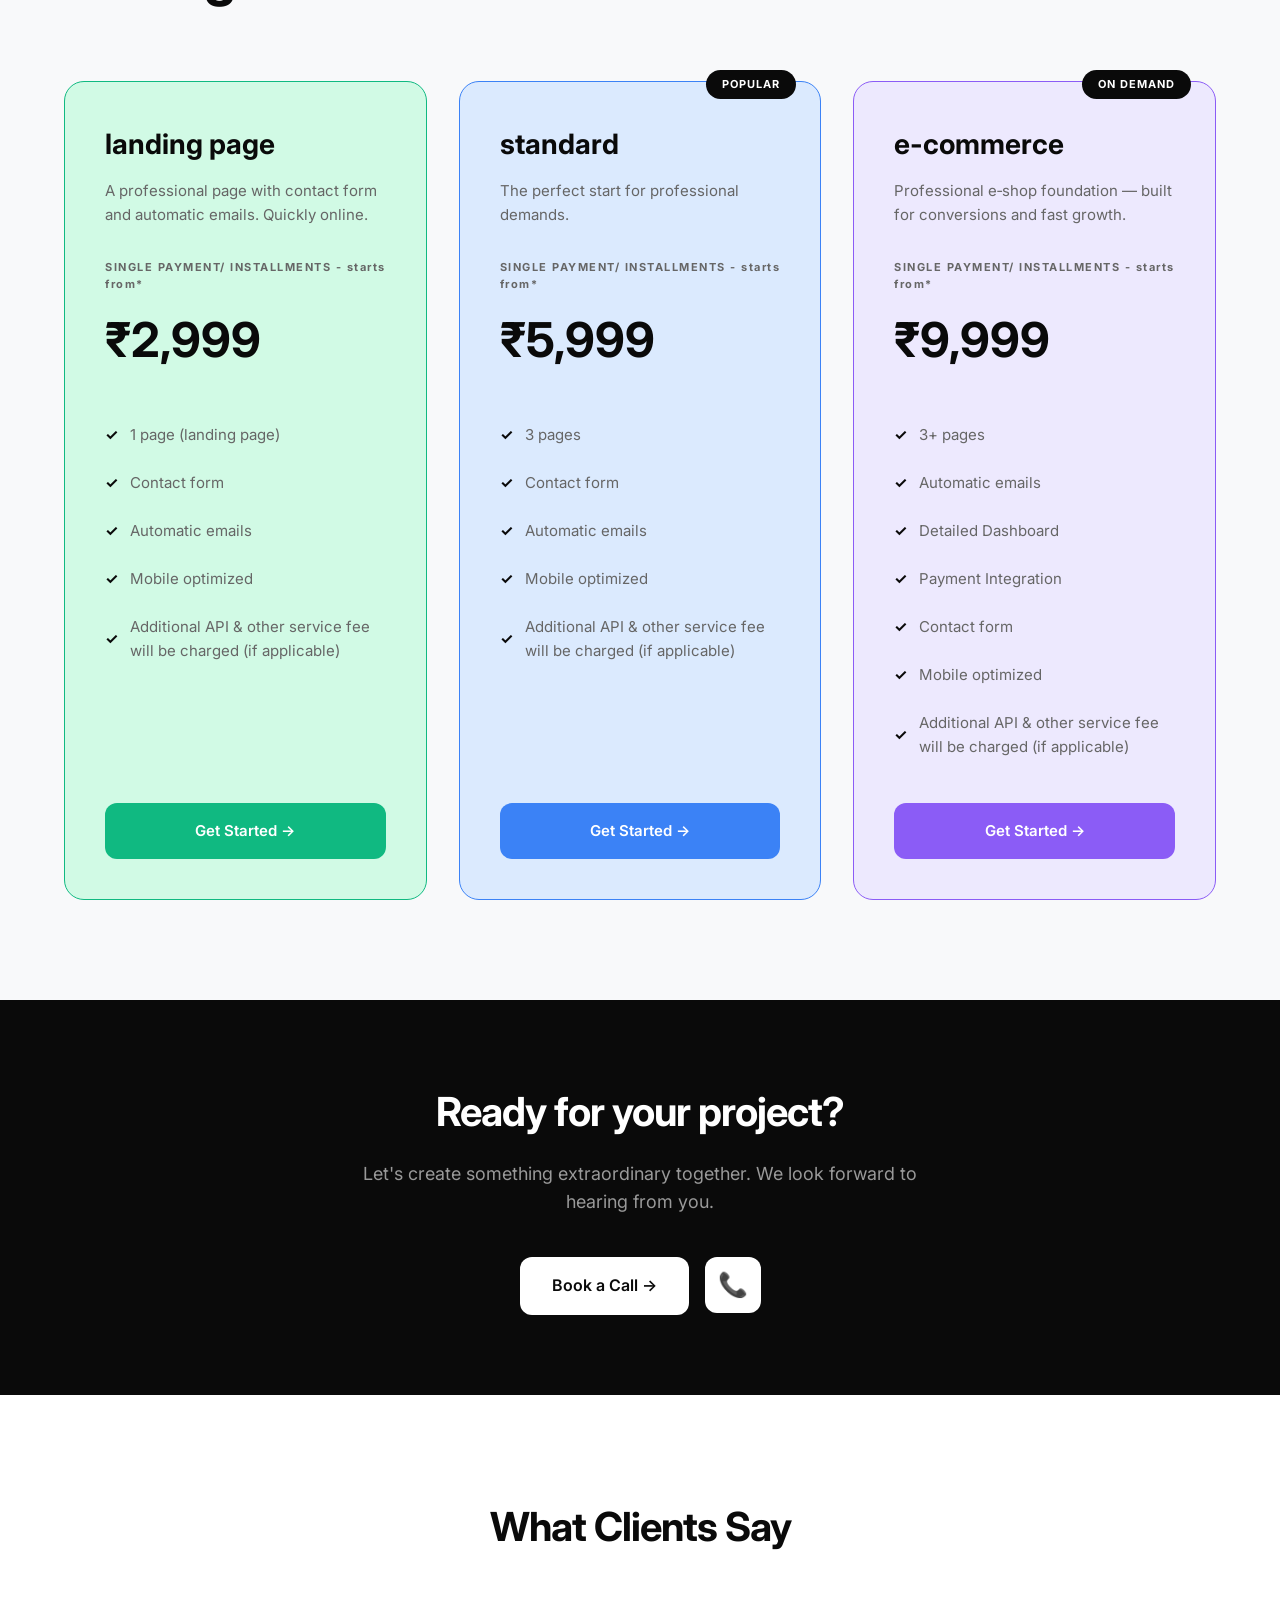
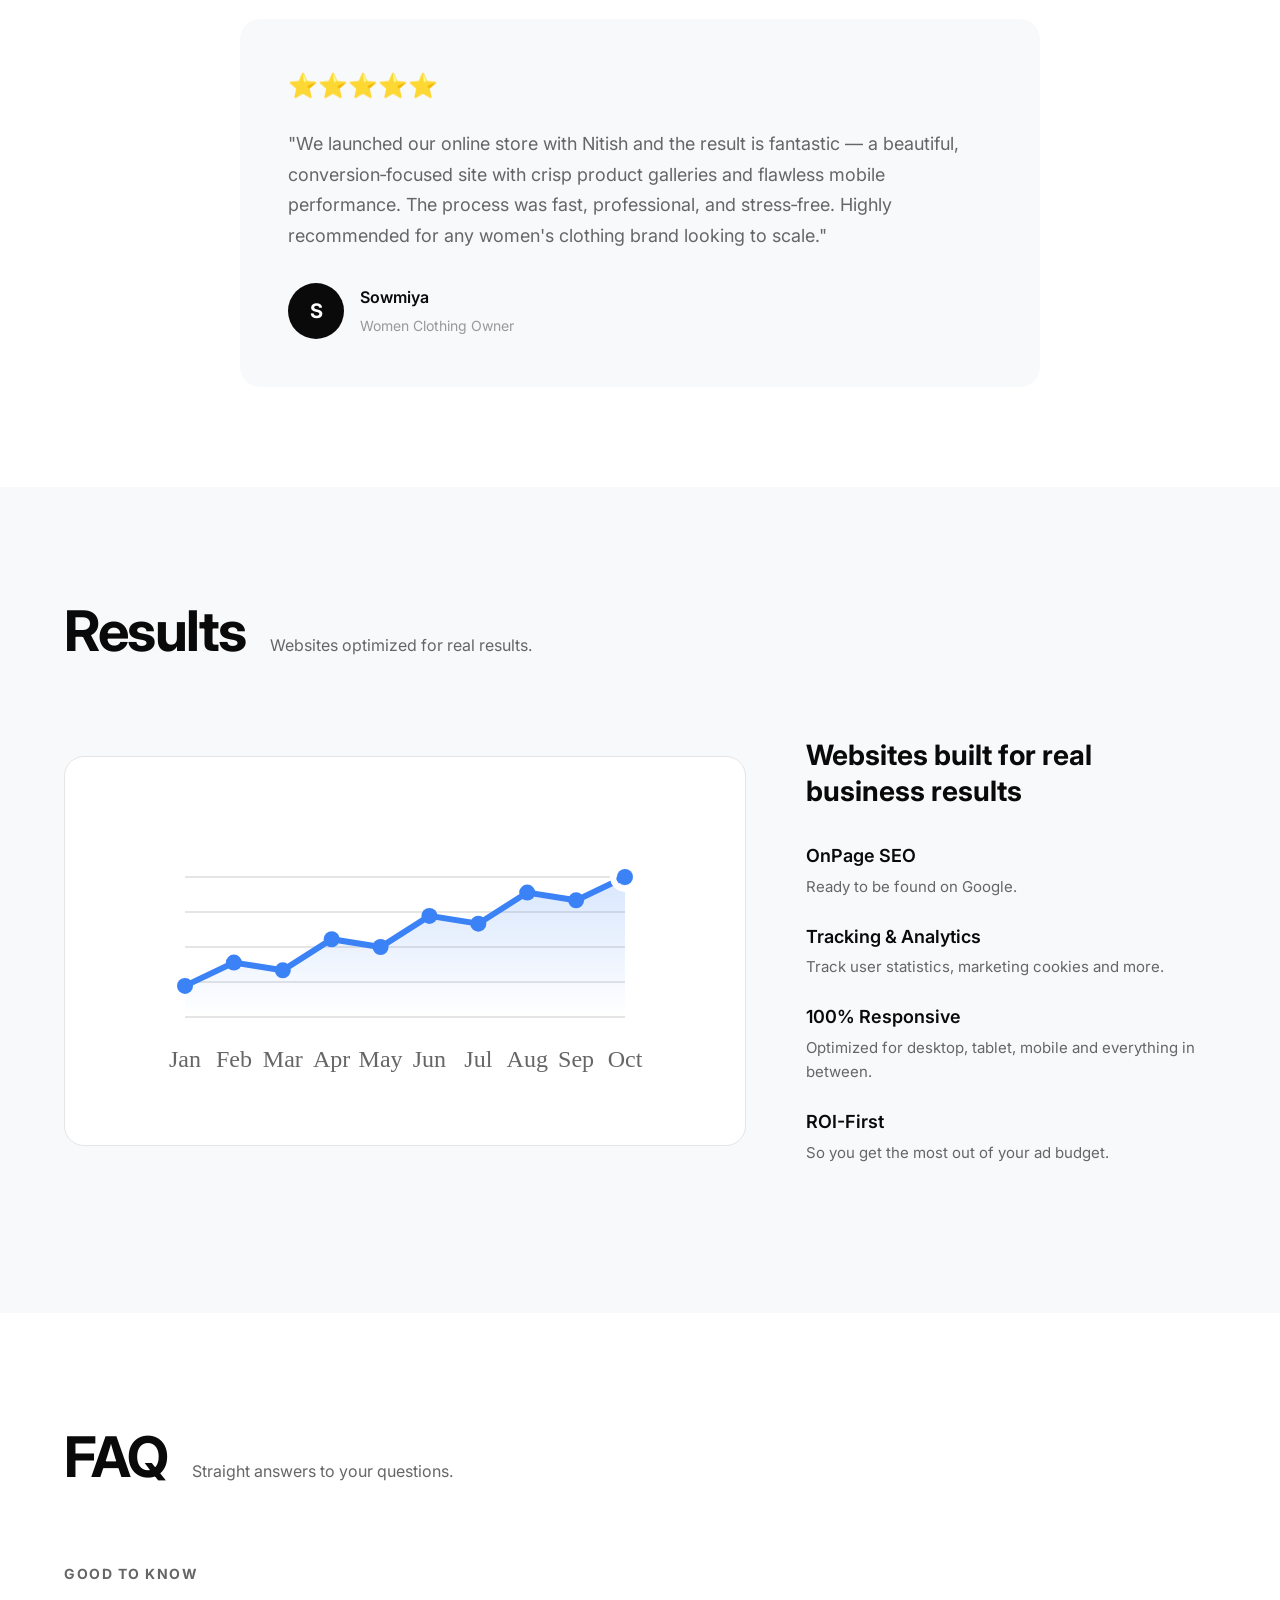
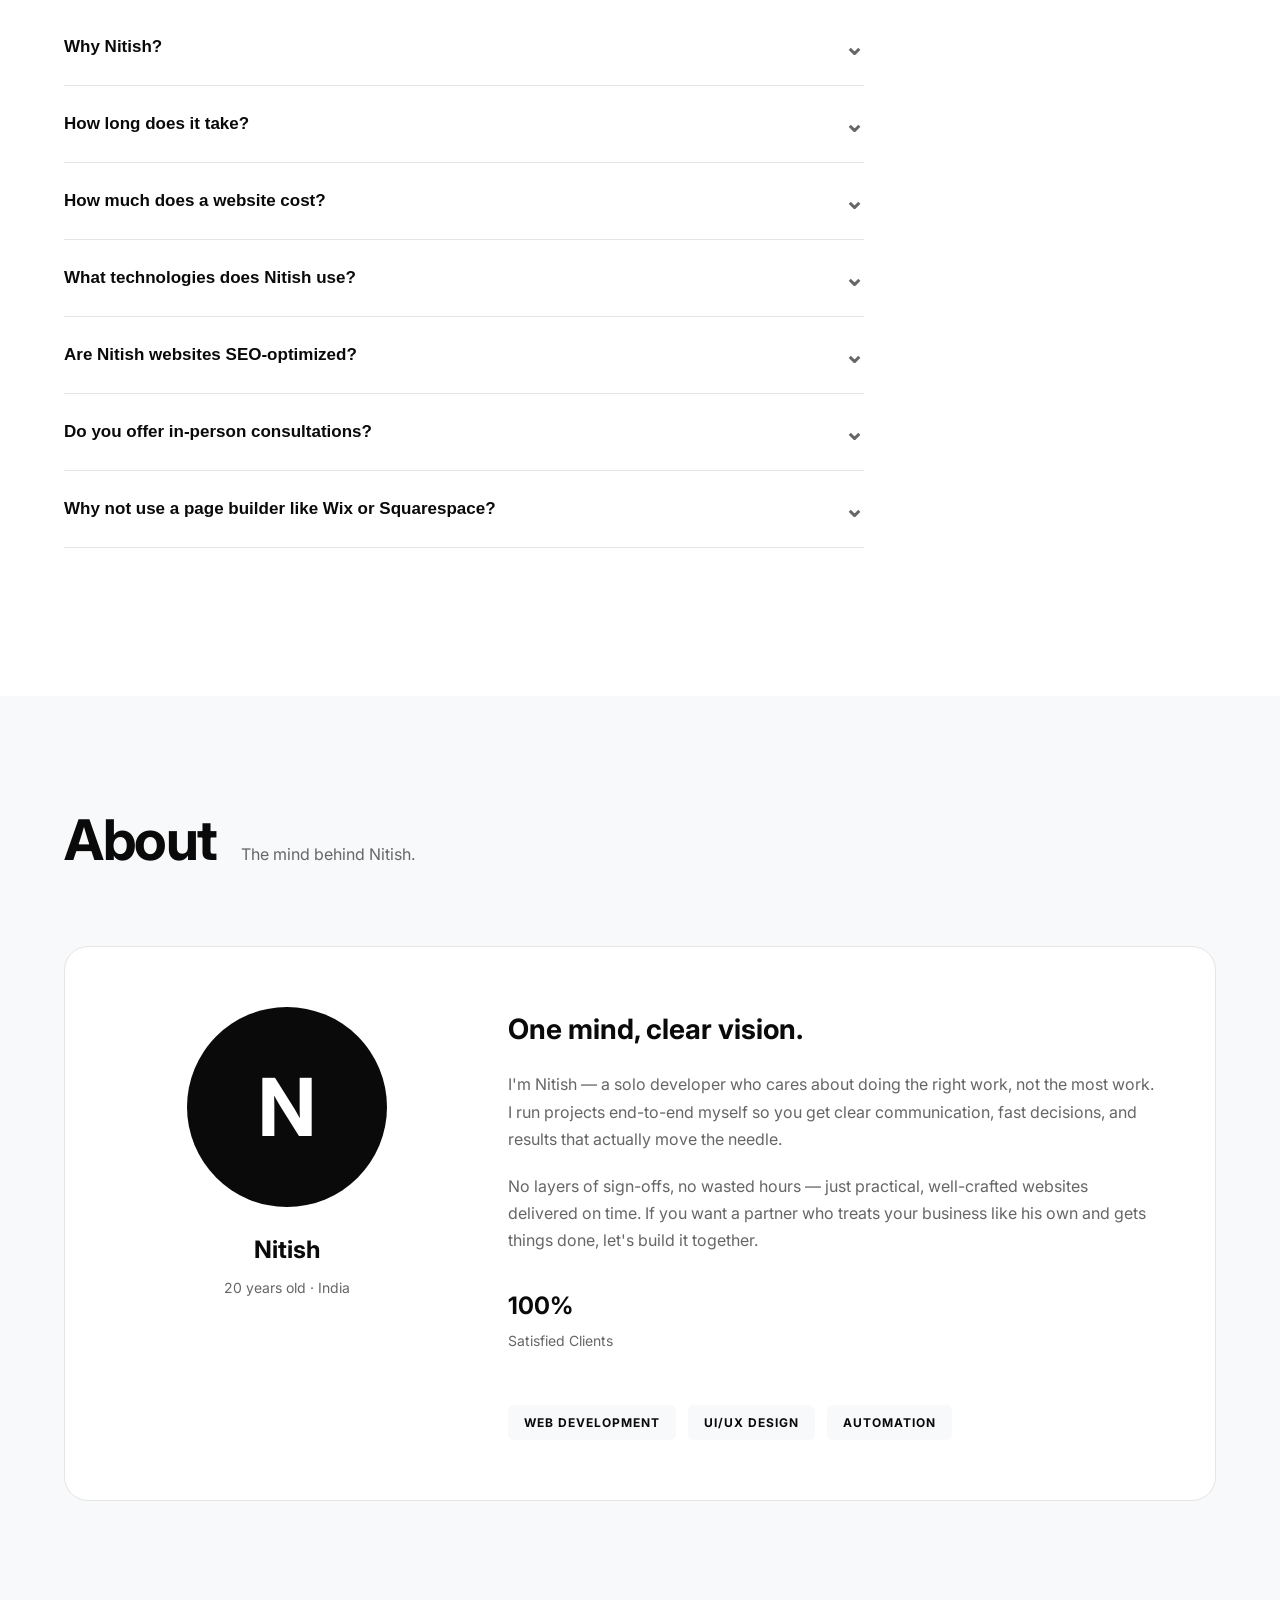
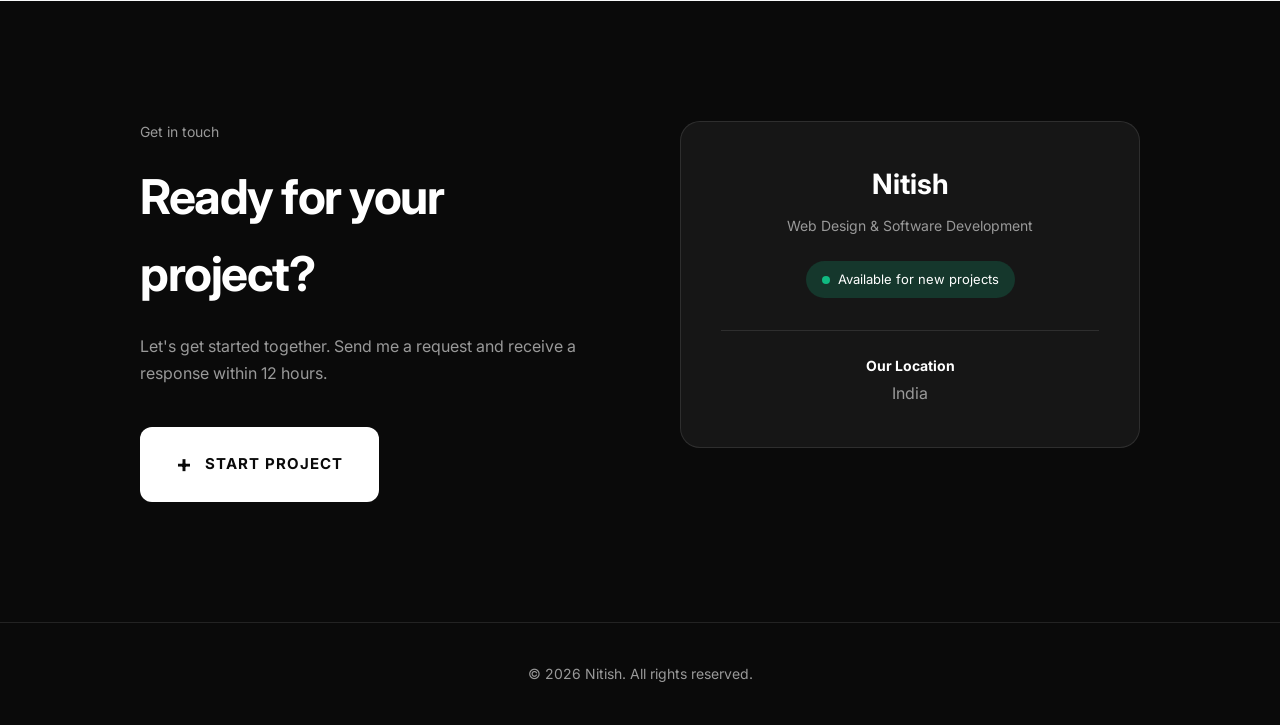
==== commit 8442780c: "changes made in the plans" ====
--- a/index.html
+++ b/index.html
@@ -4,6 +4,7 @@
     <meta charset="UTF-8">
     <meta name="viewport" content="width=device-width, initial-scale=1.0">
     <title>Nitish | Web Design & Development</title>
+    <meta name="description" content="Nitish - Freelance website design and development services. We create stunning, high-performing websites tailored to grow your business. Book a call today! E-commerce, landing pages, SEO optimization, and more. Let's build your online presence together.">
     <link rel="stylesheet" href="styles.css">
     <link rel="preconnect" href="https://fonts.googleapis.com">
     <link rel="preconnect" href="https://fonts.gstatic.com" crossorigin>
@@ -124,6 +125,7 @@
                         <li><span class="check">✓</span> Contact form</li>
                         <li><span class="check">✓</span> Automatic emails</li>
                         <li><span class="check">✓</span> Mobile optimized</li>
+                        <li><span class="check">✓</span> Additional API & other service fee will be charged (if applicable)</li>
                         <li></li> <li></li> <li></li> <li></li>
                     </ul>
                     <a href="#contact" class="btn-pricing green">Get Started →</a>
@@ -139,6 +141,7 @@
                         <li><span class="check">✓</span> Contact form</li>
                         <li><span class="check">✓</span> Automatic emails</li>
                         <li><span class="check">✓</span> Mobile optimized</li>
+                        <li><span class="check">✓</span> Additional API & other service fee will be charged (if applicable)</li>
                         <li></li> <li></li> <li></li> <li></li>
                     </ul>
                     <a href="#contact" class="btn-pricing blue">Get Started →</a>
@@ -156,6 +159,7 @@
                         <li><span class="check">✓</span> Payment Integration</li>
                         <li><span class="check">✓</span> Contact form</li>
                         <li><span class="check">✓</span> Mobile optimized</li>
+                        <li><span class="check">✓</span> Additional API & other service fee will be charged (if applicable)</li>
                     </ul>
                     <a href="#contact" class="btn-pricing purple">Get Started →</a>
                 </div>
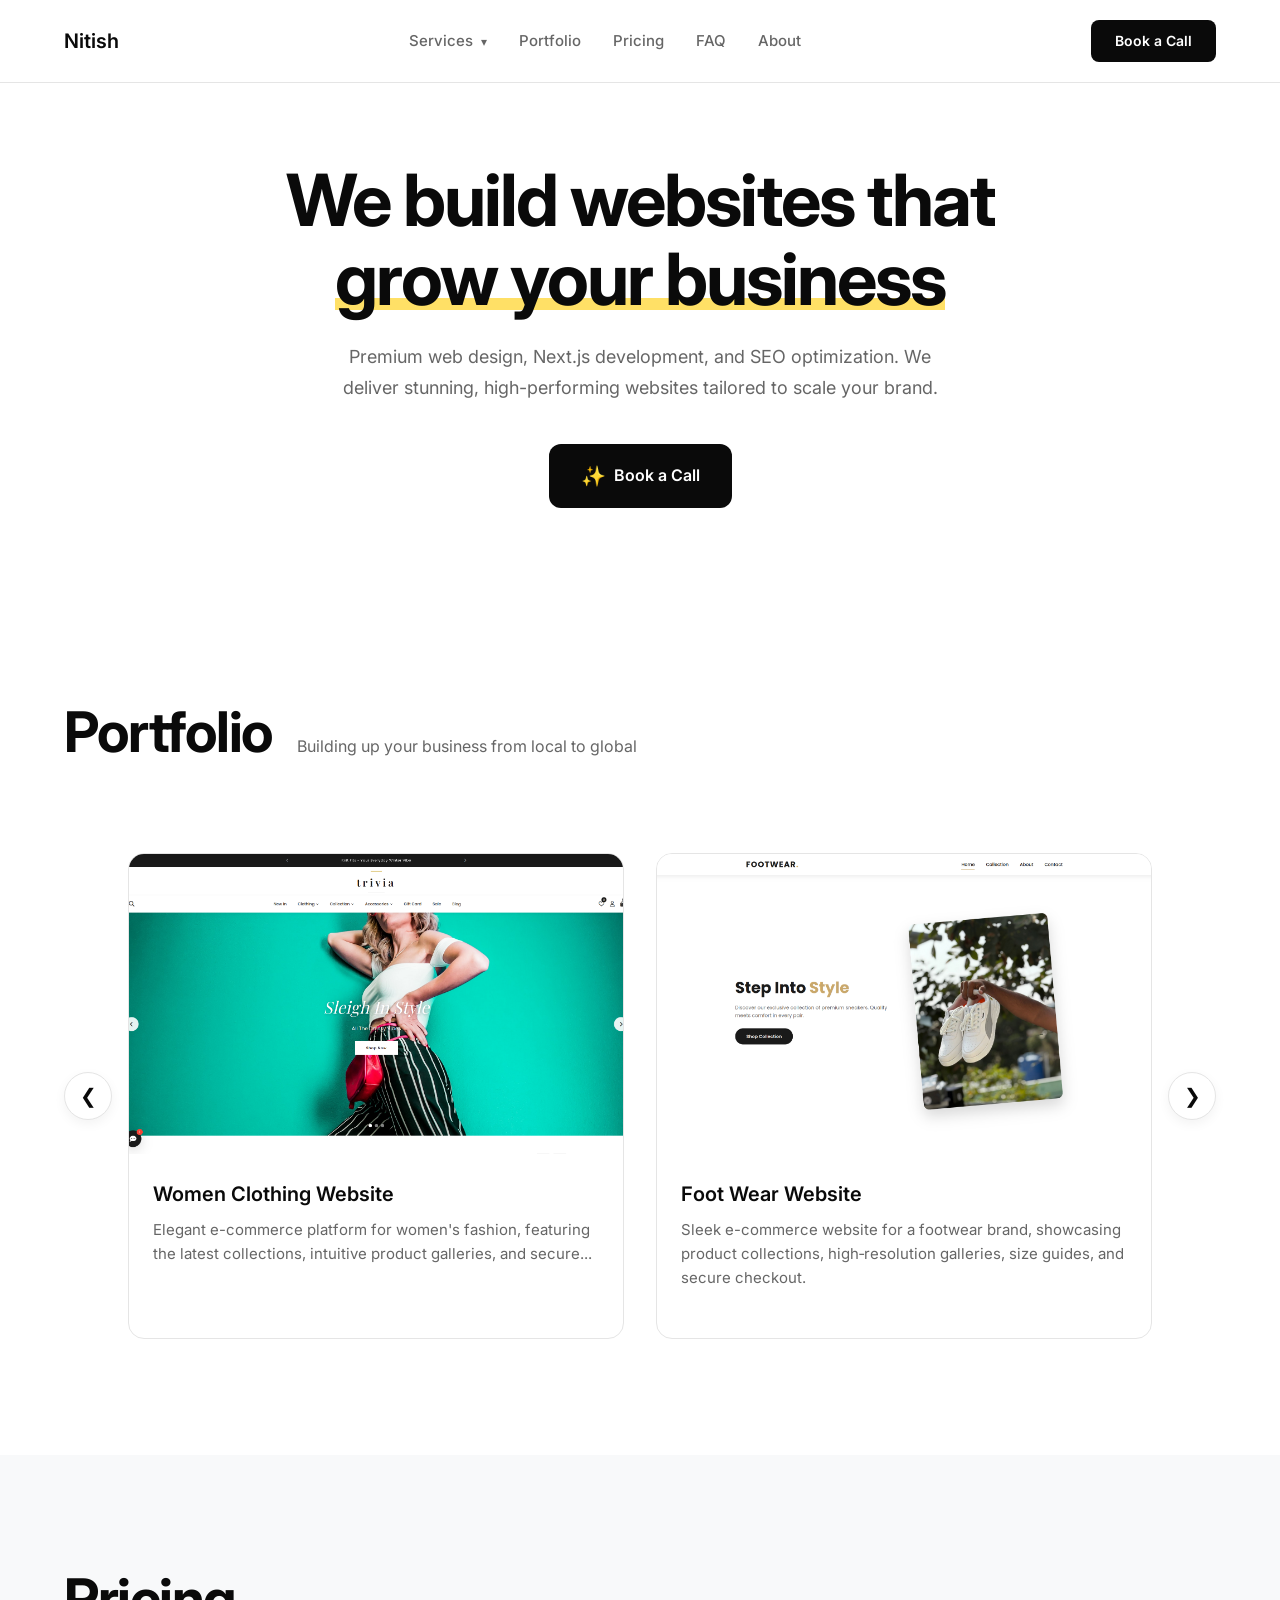
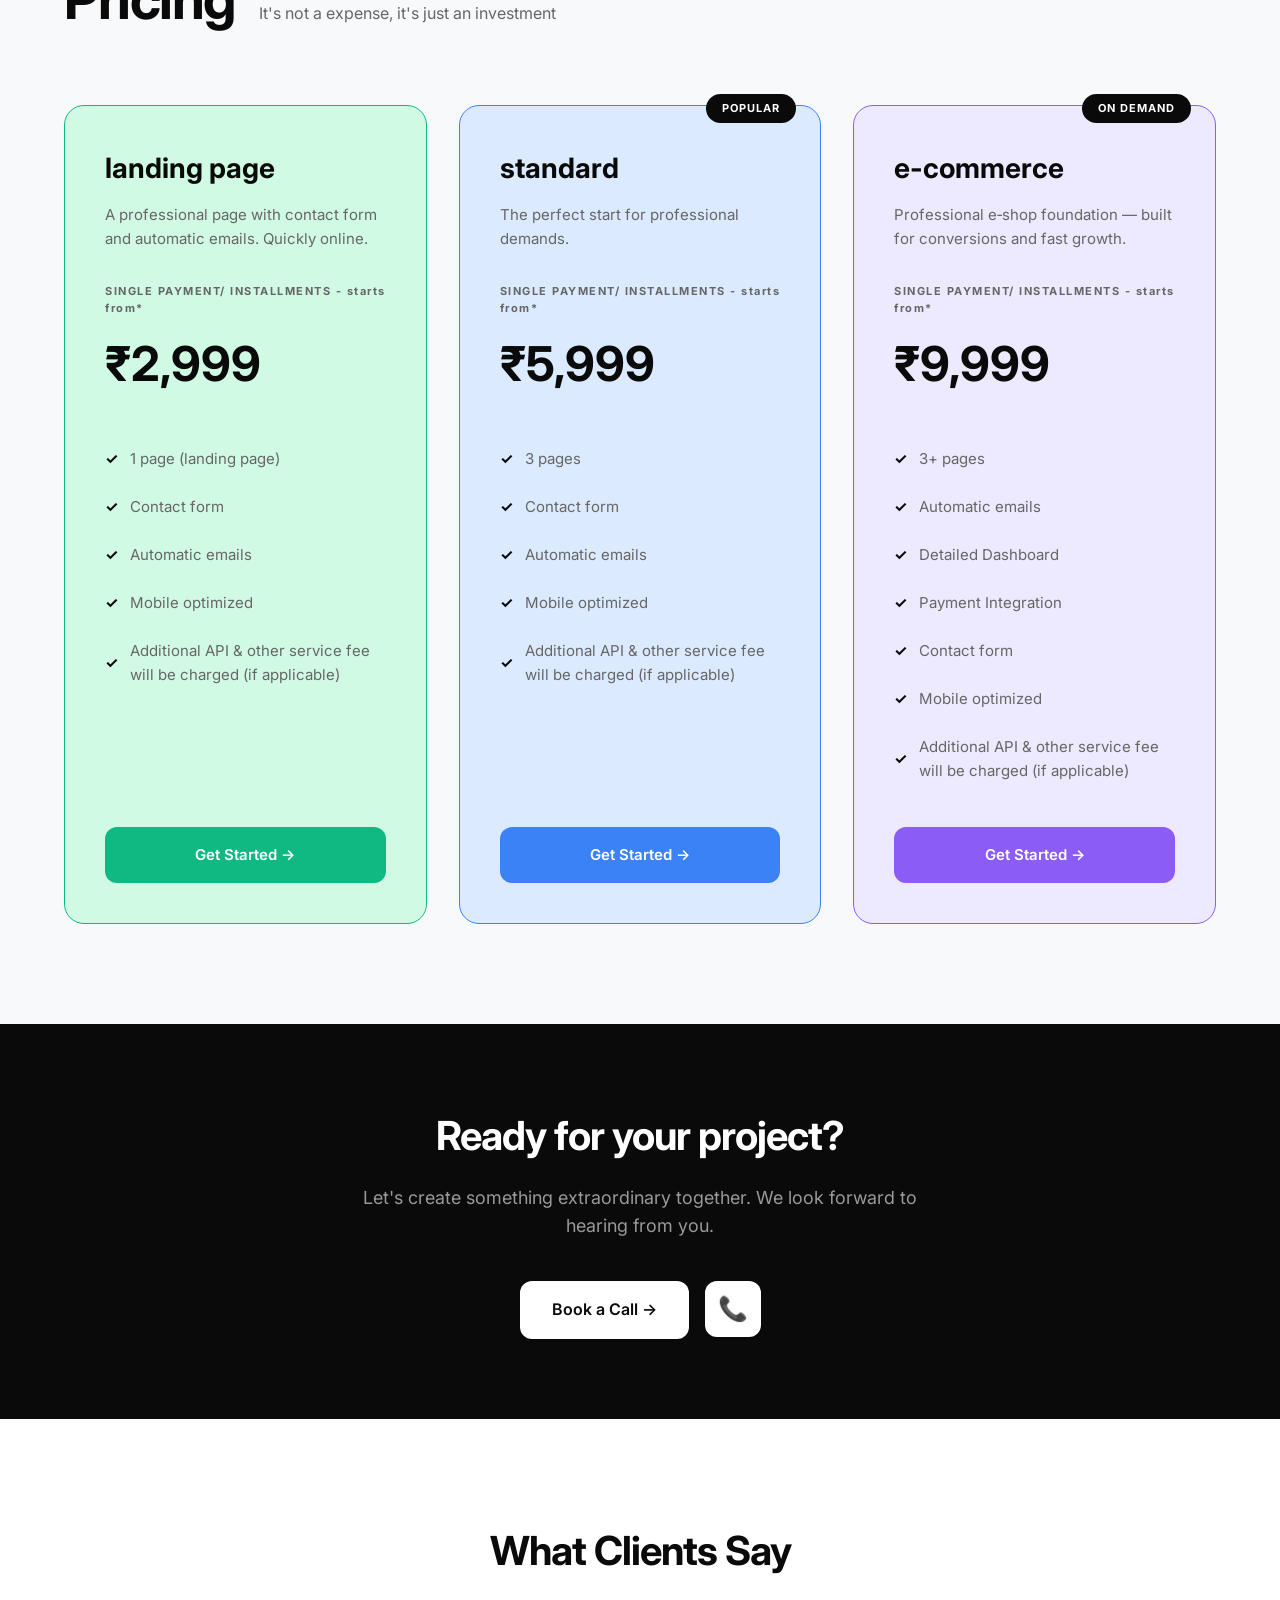
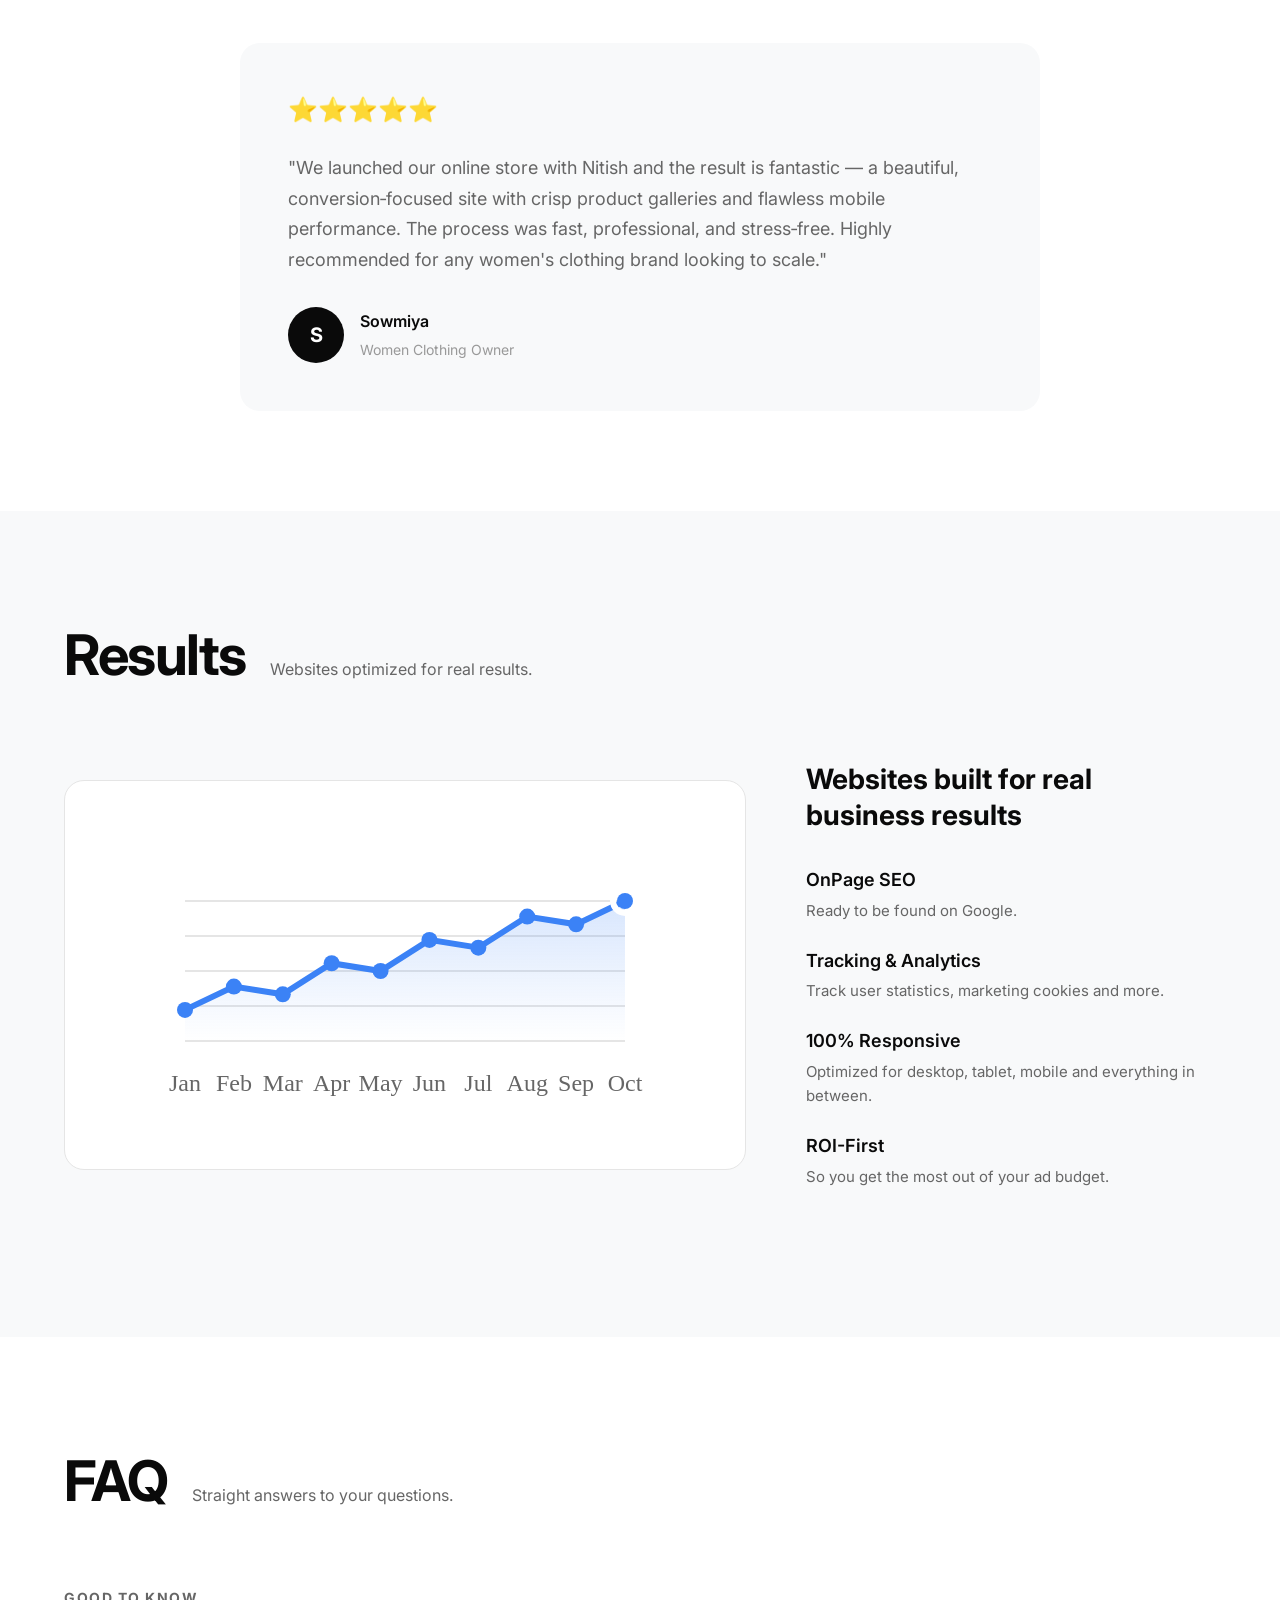
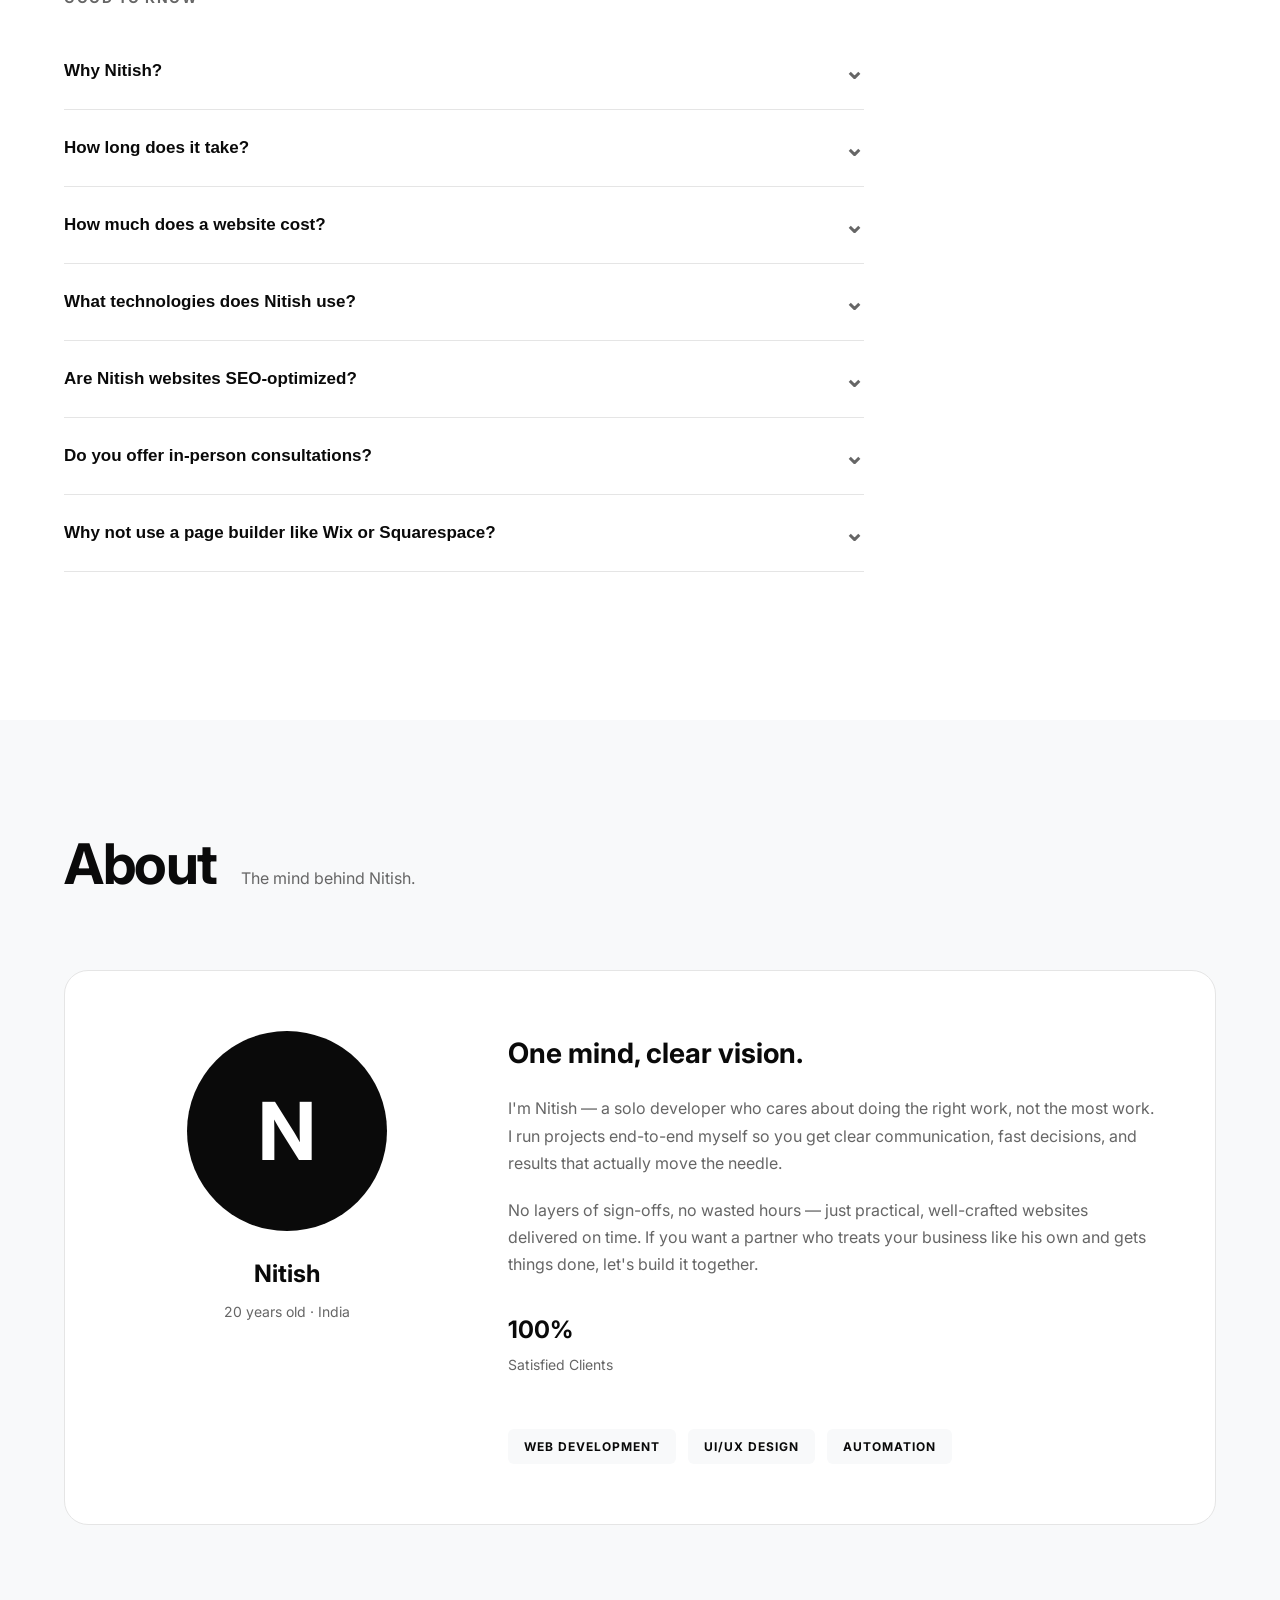
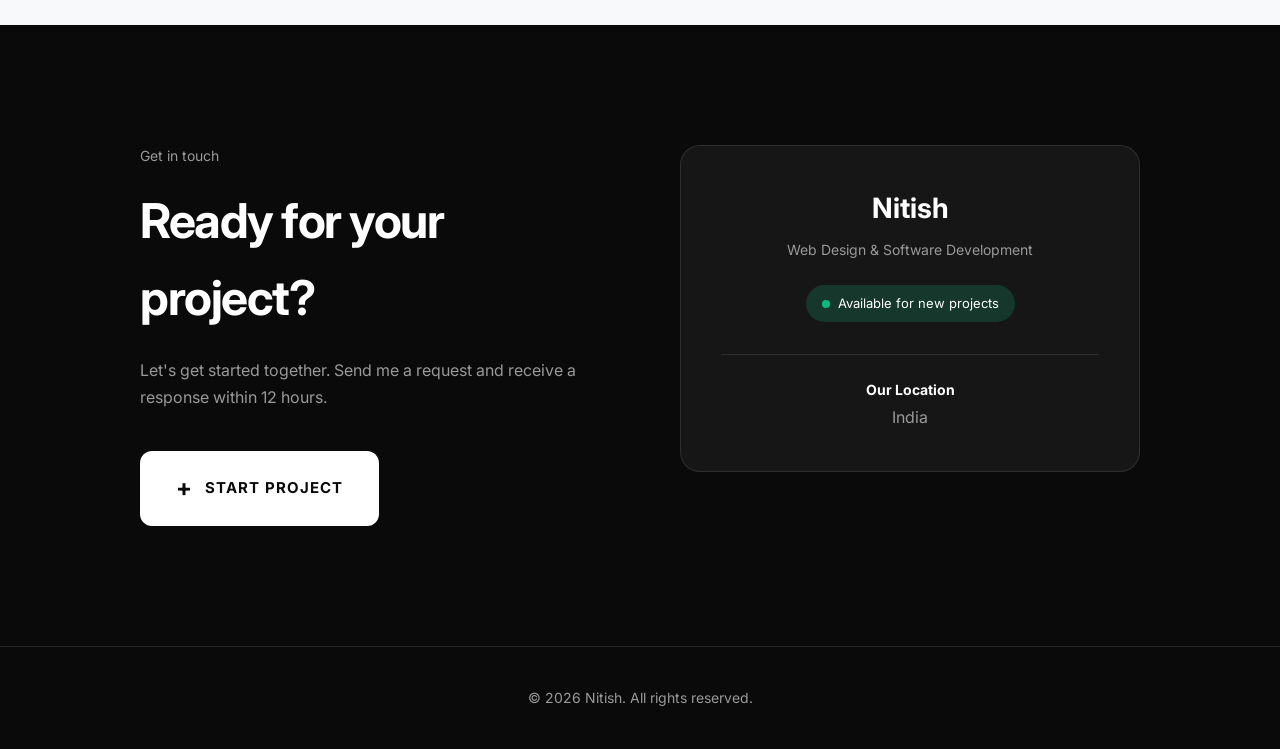
==== commit c2efbeac: "added tiles showroom website" ====
--- a/index.html
+++ b/index.html
@@ -100,6 +100,15 @@
                             <p>Showcase site for women's apparel with curated collections, large imagery, simple category browsing, and fabric details — browse-only...</p>
                         </div>
                     </div>
+                    <div class="portfolio-card carousel-card">
+                        <a href="https://luminatiles.netlify.app/" target="_blank" class="portfolio-image" style="display: block;">
+                            <img src="images/luminaTiles.png" alt="Tiles showroom" style="width: 100%; height: 100%; object-fit: cover; object-position: top;">
+                        </a>
+                        <div class="portfolio-info">
+                            <h3>Lumina Tiles Website</h3>
+                            <p>Showcase site for premium tiles showroom featuring curated collections, large immersive imagery, simple category browsing, and detailed surface & finish information — browse-only experience...</p>
+                        </div>
+                    </div>
                 </div>
 
                 <button class="carousel-btn next-btn" aria-label="Next" id="portfolio-next">&#10095;</button>
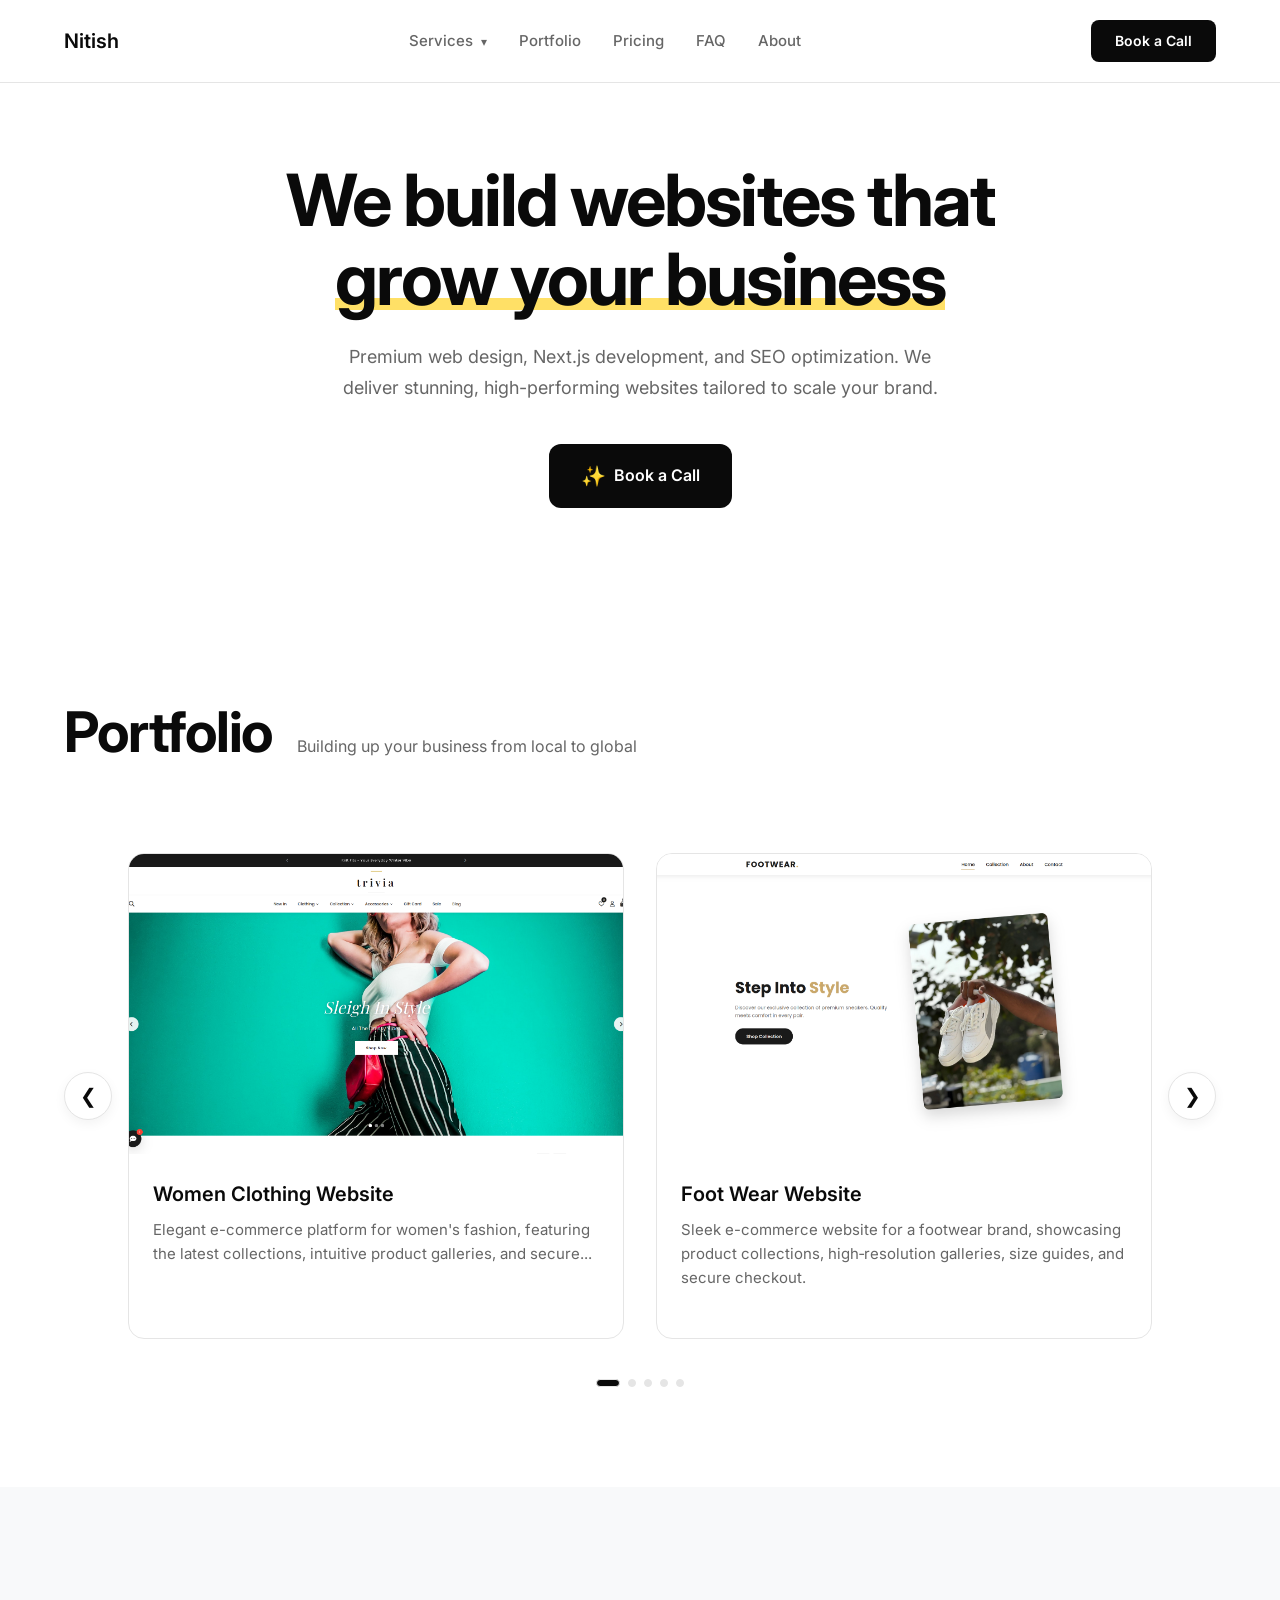
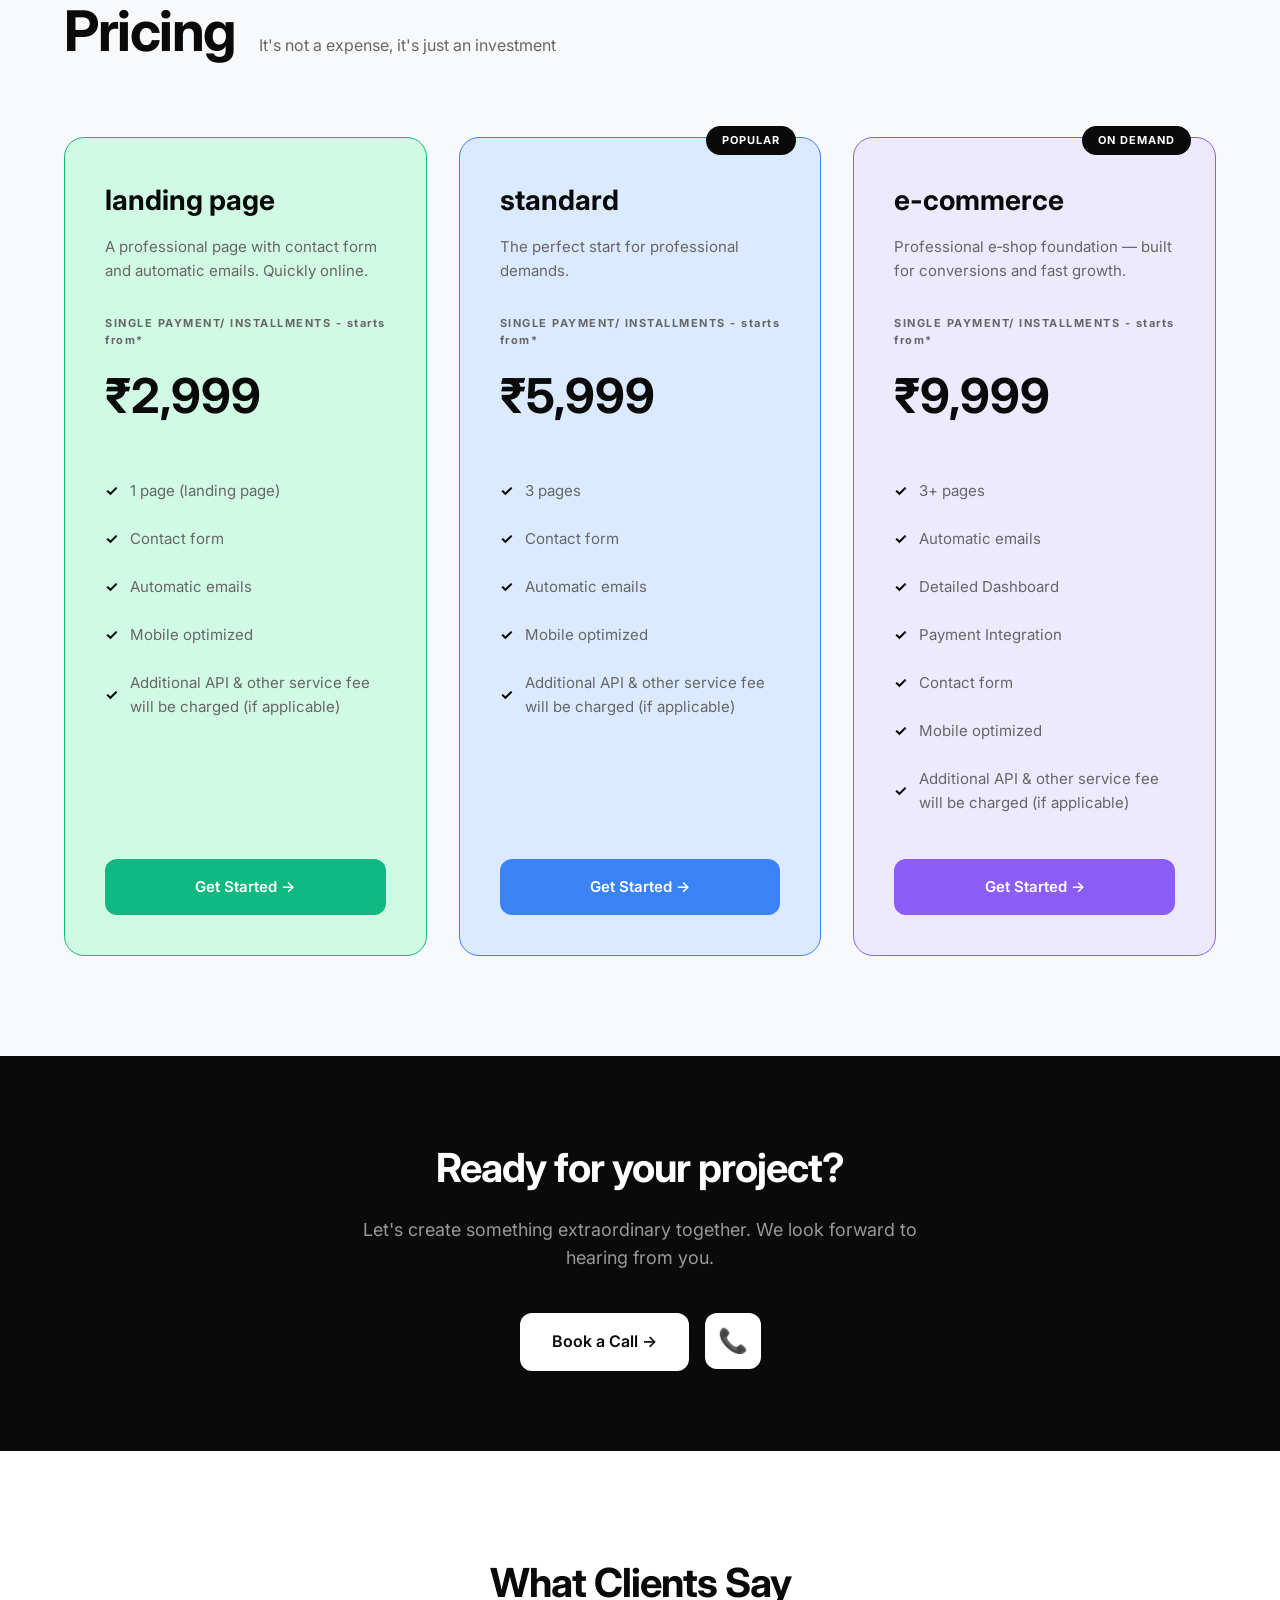
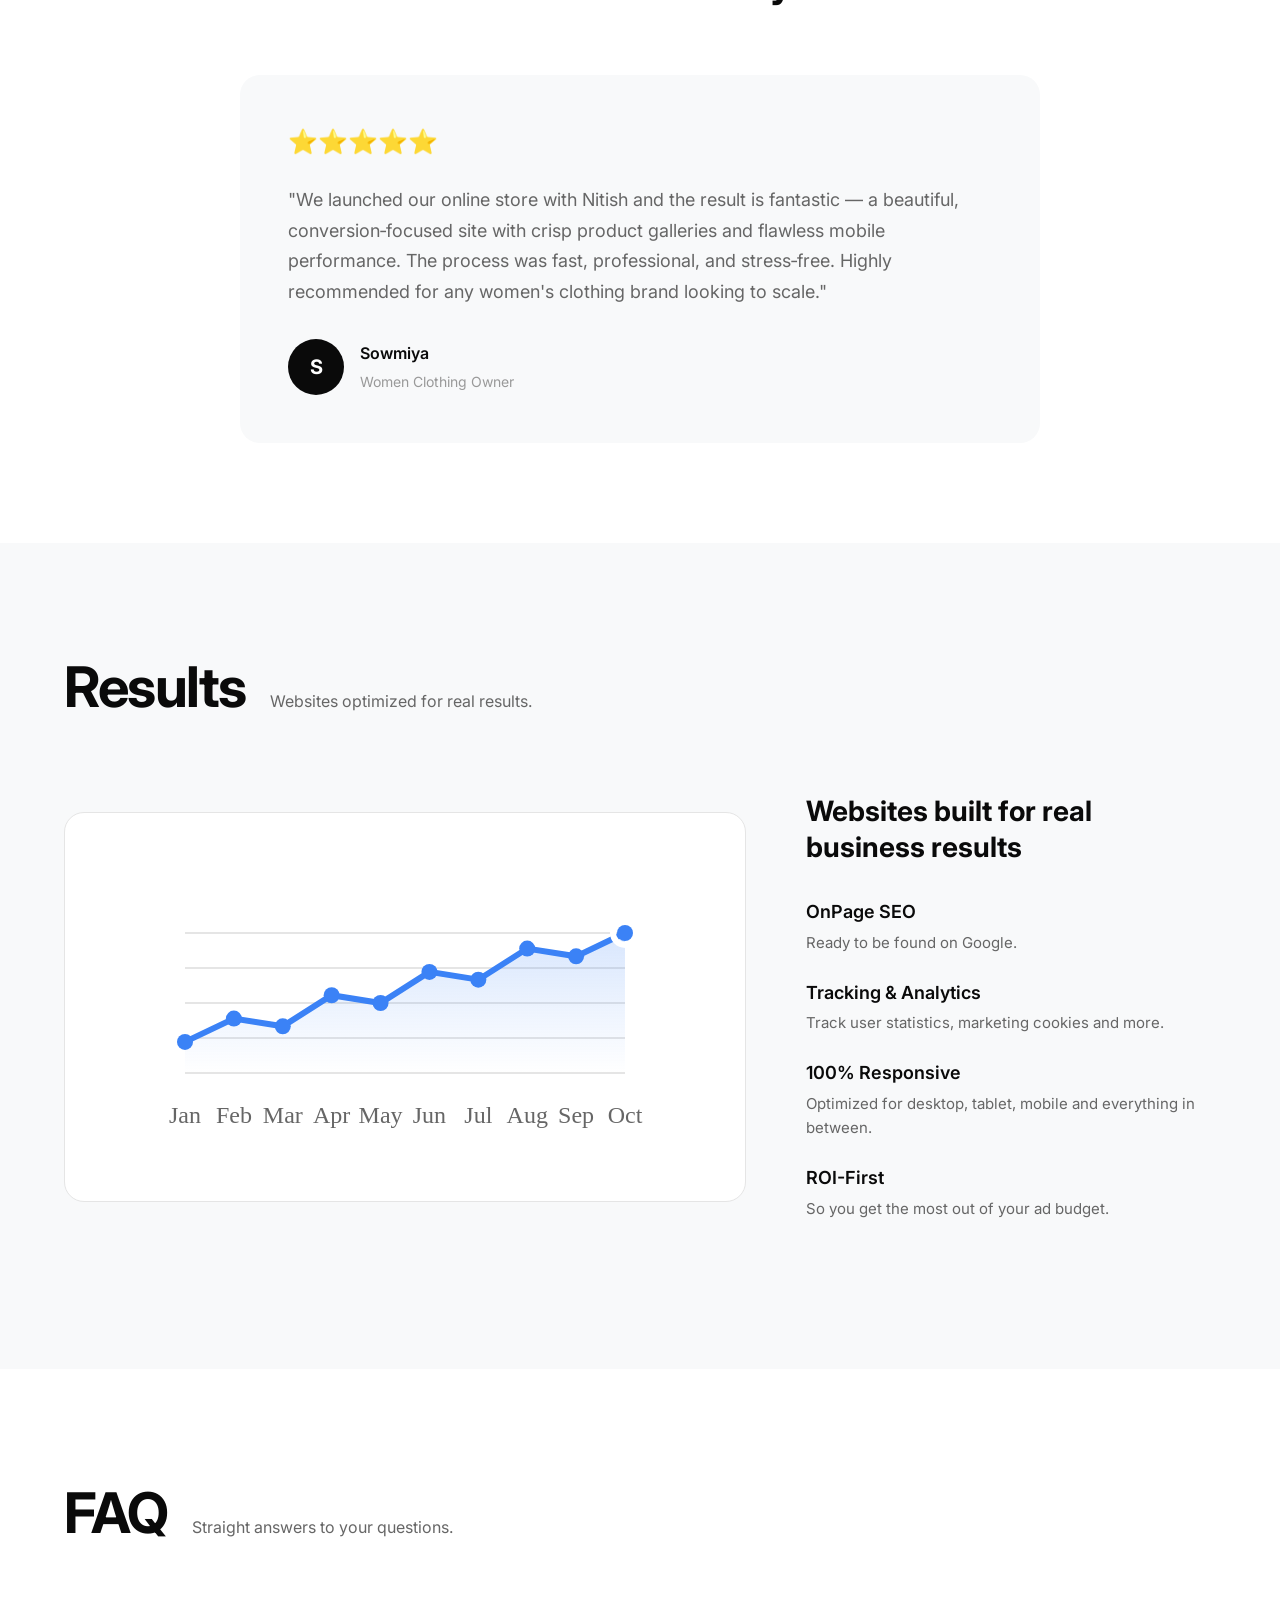
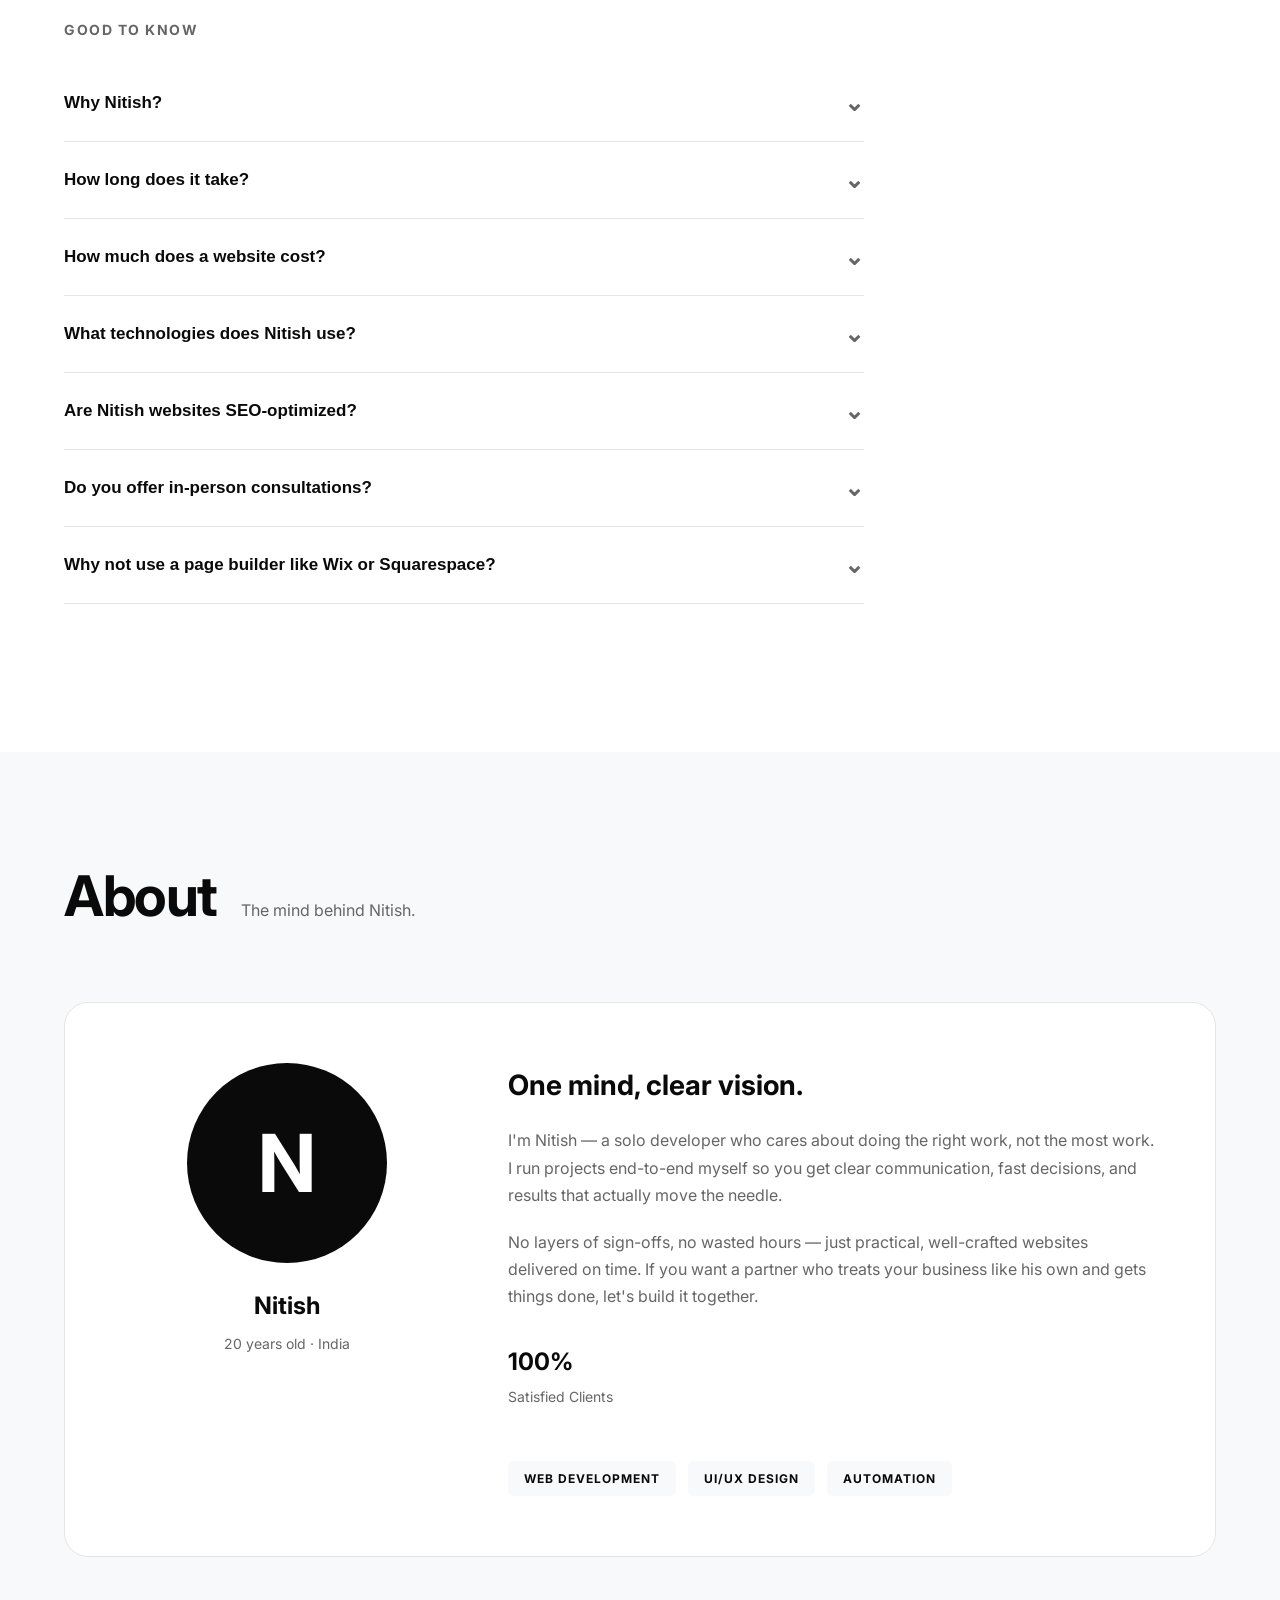
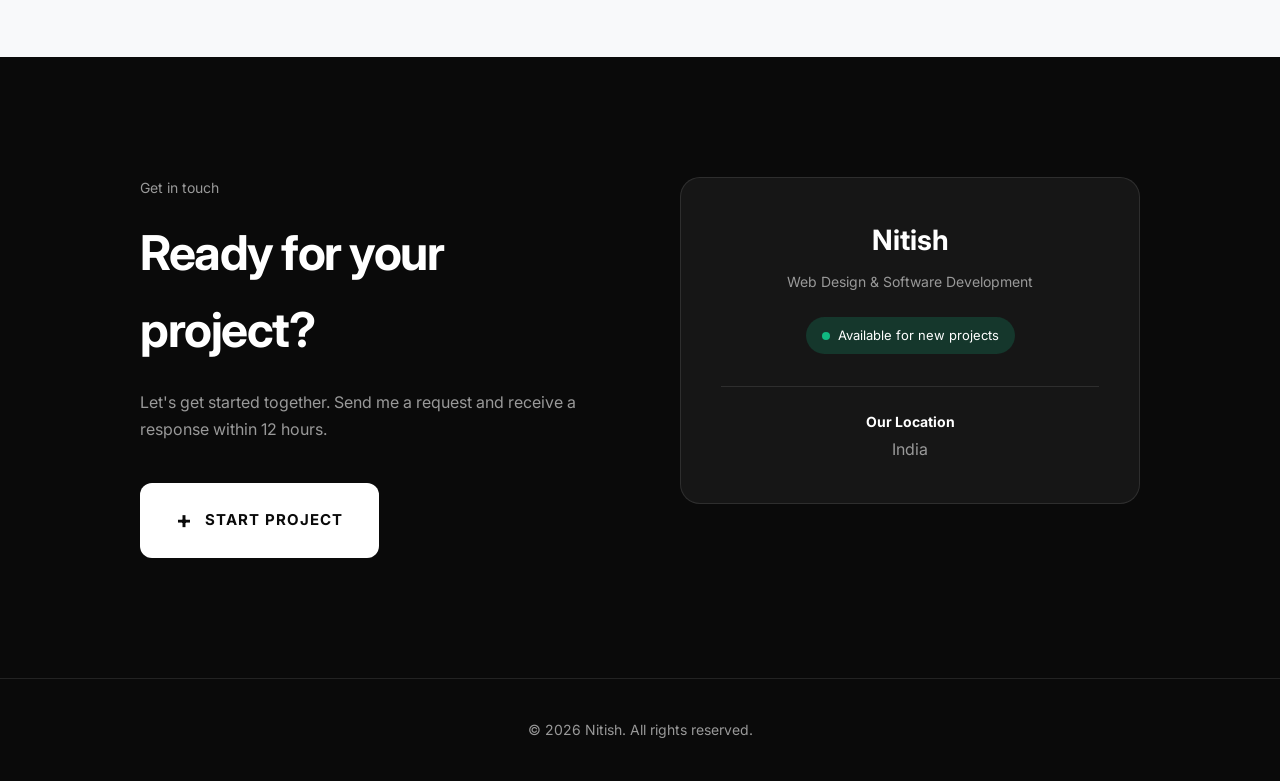
==== commit ad0e4685: "changed complete responsiveness" ====
--- a/index.html
+++ b/index.html
@@ -113,6 +113,7 @@
 
                 <button class="carousel-btn next-btn" aria-label="Next" id="portfolio-next">&#10095;</button>
             </div>
+            <div class="carousel-dots" id="carousel-dots"></div>
         </div>
     </section>
 
--- a/styles.css
+++ b/styles.css
@@ -1169,6 +1169,70 @@
     }
 }
 
+@media (max-width: 480px) {
+    .navbar {
+        padding: 12px 0;
+    }
+
+    .nav-container {
+        padding: 0 12px;
+    }
+
+    .logo {
+        font-size: 18px;
+    }
+
+    .hero {
+        padding: 100px 0 40px;
+    }
+
+    .hero-title {
+        font-size: 28px;
+        margin-bottom: 16px;
+    }
+
+    .hero-subtitle {
+        font-size: 16px;
+        margin: 0 auto 30px;
+    }
+
+    .section-title-large {
+        font-size: 28px;
+    }
+
+    .results-chart {
+        padding: 20px;
+        max-height: 300px;
+        display: flex;
+        align-items: center;
+        justify-content: center;
+    }
+
+    .results-chart canvas {
+        max-width: 100% !important;
+        max-height: 250px !important;
+    }
+
+    .btn-primary {
+        padding: 14px 24px;
+        font-size: 14px;
+    }
+
+    .carousel-dots {
+        margin-top: 16px;
+        gap: 6px;
+    }
+
+    .carousel-dot {
+        width: 6px;
+        height: 6px;
+    }
+
+    .carousel-dot.active {
+        width: 20px;
+    }
+}
+
 /* Portfolio Carousel Styles */
 .portfolio-carousel-wrapper {
     position: relative;
@@ -1208,6 +1272,7 @@
     box-shadow: 0 4px 12px rgba(0, 0, 0, 0.05);
     z-index: 10;
     flex-shrink: 0;
+    position: relative;
 }
 
 .carousel-btn:hover {
@@ -1219,14 +1284,56 @@
     .carousel-card {
         flex: 0 0 100%; /* 1 item on mobile */
     }
+    .portfolio-carousel {
+        gap: 0;
+        padding: 0;
+        flex: 1;
+        min-width: 0;
+    }
     .portfolio-carousel-wrapper {
         gap: 8px;
+        padding: 0 8px;
+        justify-content: center;
+        align-items: center;
     }
     .carousel-btn {
-        width: 36px;
-        height: 36px;
-        font-size: 16px;
-    }
+        display: flex !important;
+        width: 40px;
+        height: 40px;
+        font-size: 18px;
+        flex-shrink: 0;
+        padding: 0;
+        visibility: visible;
+        opacity: 1;
+    }
+}
+
+.carousel-dots {
+    display: flex;
+    justify-content: center;
+    gap: 8px;
+    margin-top: 24px;
+    flex-wrap: wrap;
+}
+
+.carousel-dot {
+    width: 8px;
+    height: 8px;
+    border-radius: 50%;
+    background: var(--border-color);
+    cursor: pointer;
+    transition: all 0.3s ease;
+    border: 1px solid var(--border-color);
+}
+
+.carousel-dot.active {
+    background: var(--text-primary);
+    width: 24px;
+    border-radius: 4px;
+}
+
+.carousel-dot:hover {
+    background: var(--text-secondary);
 }
 
 .portfolio-carousel::-webkit-scrollbar {
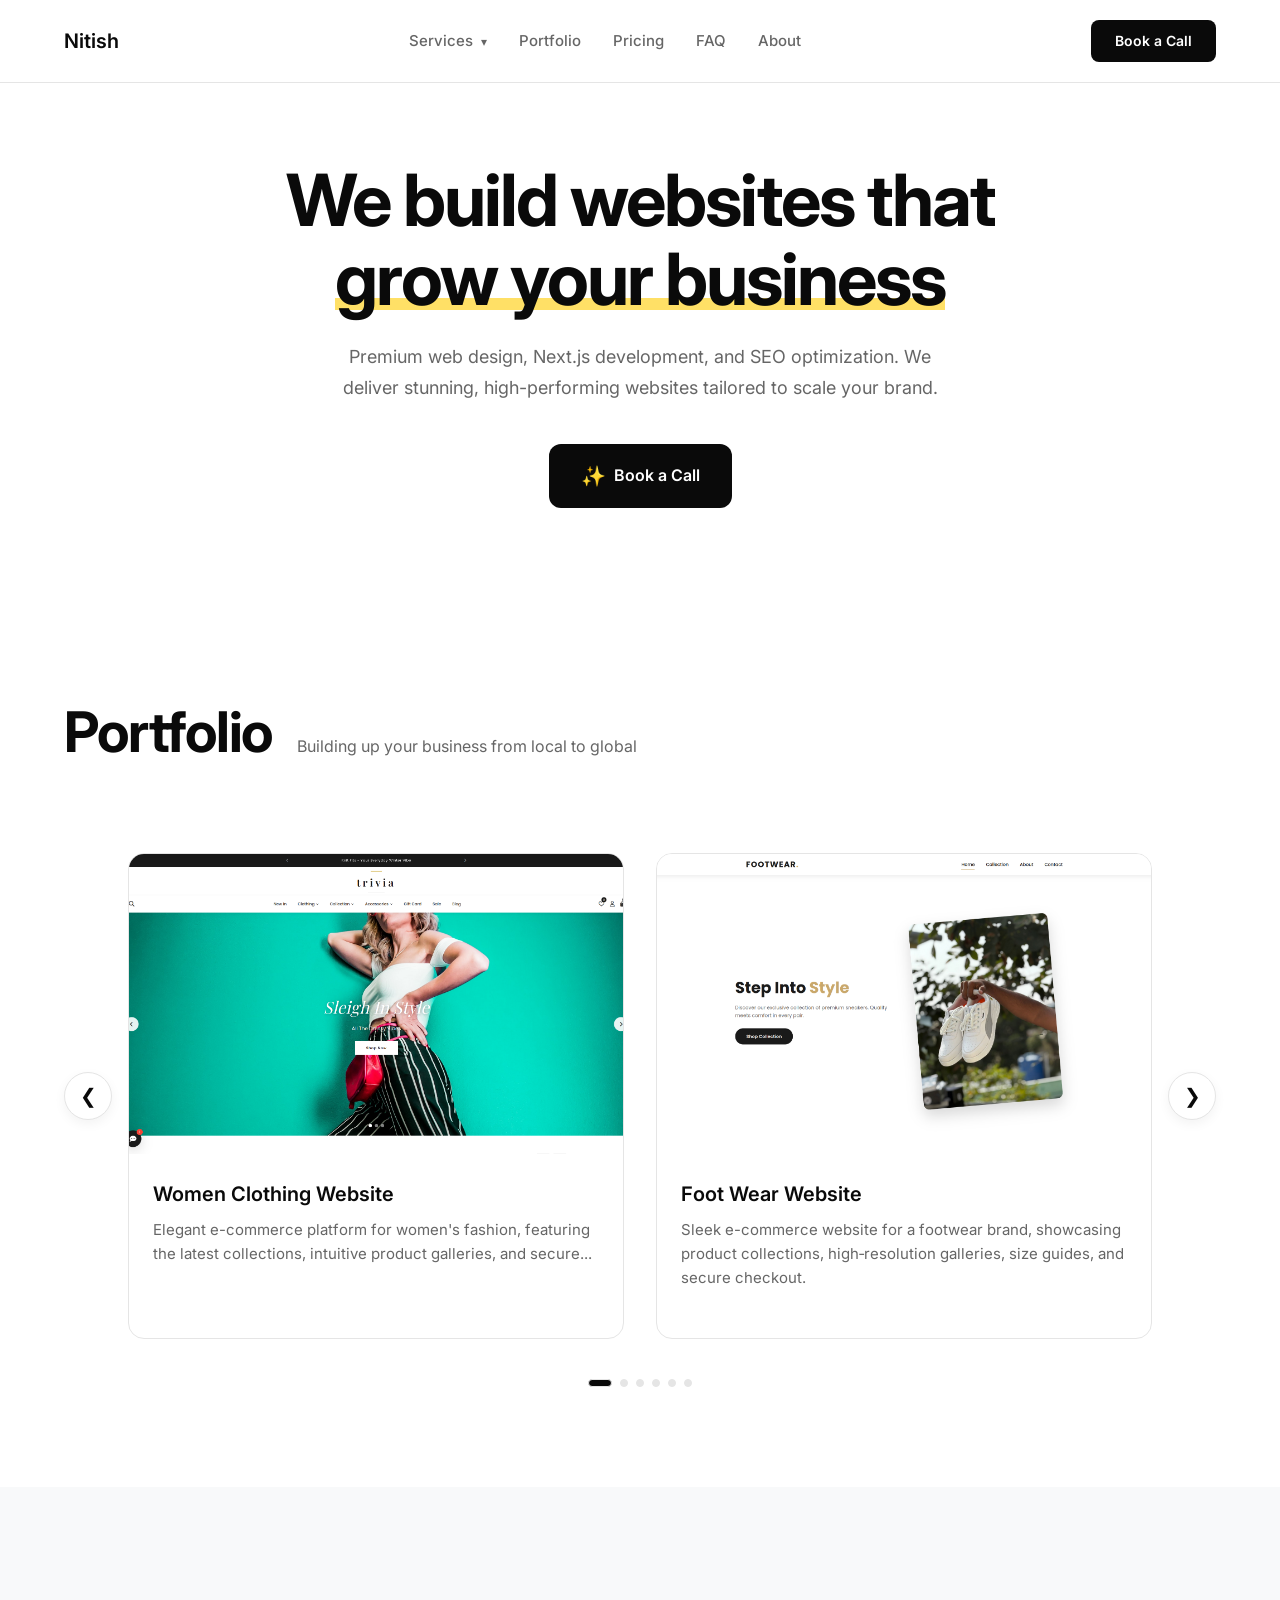
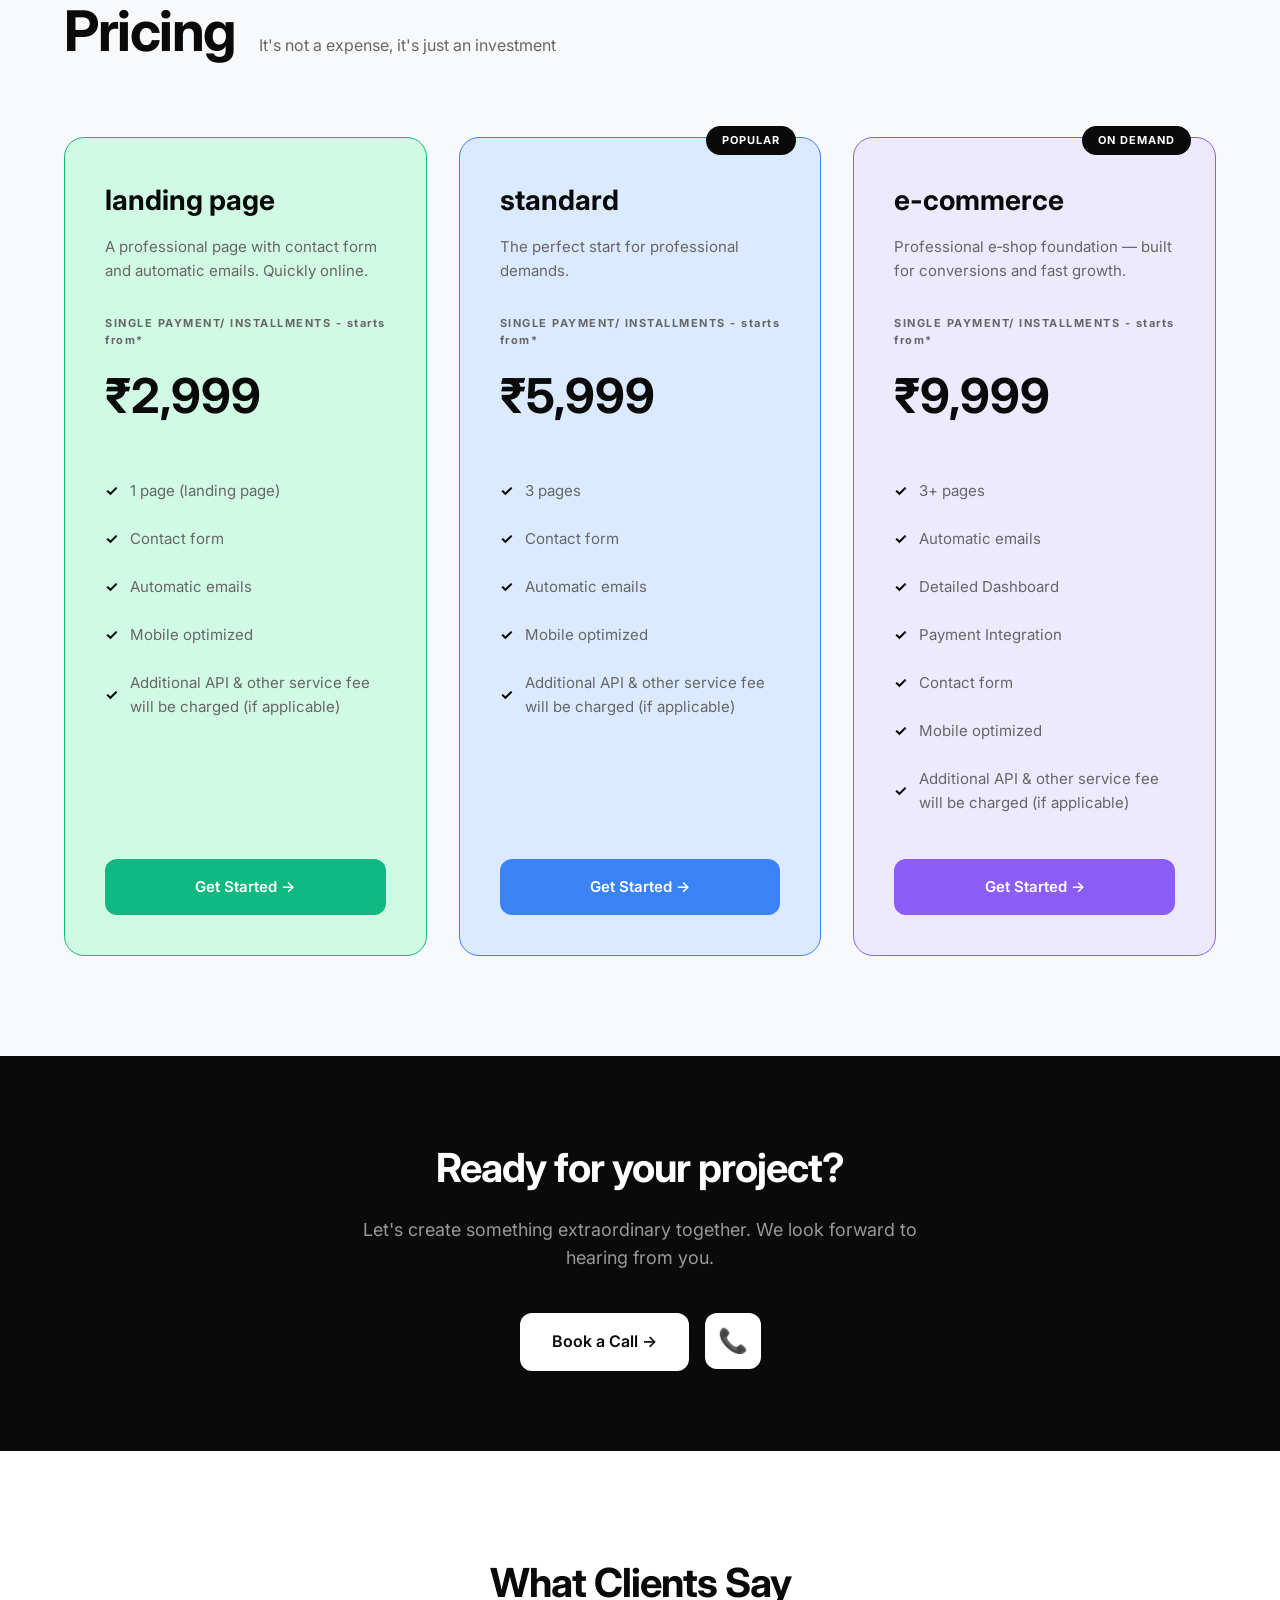
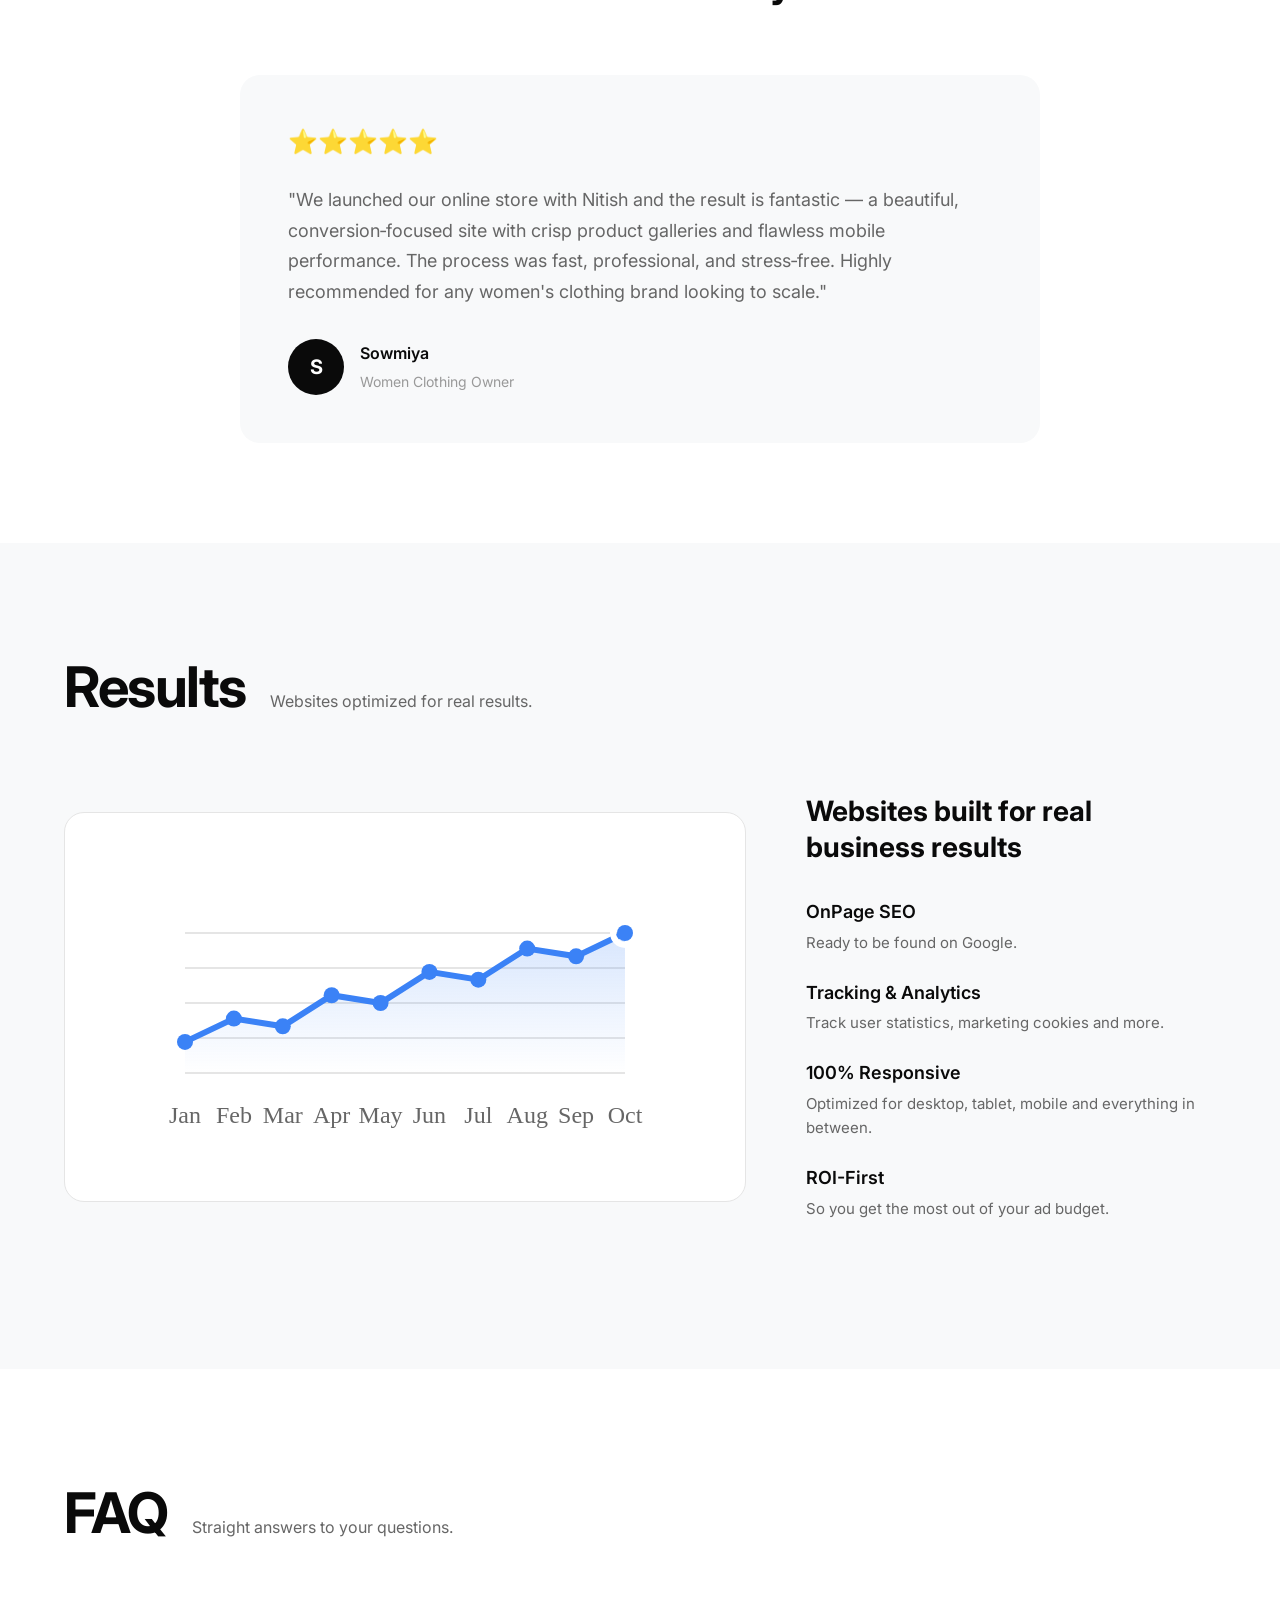
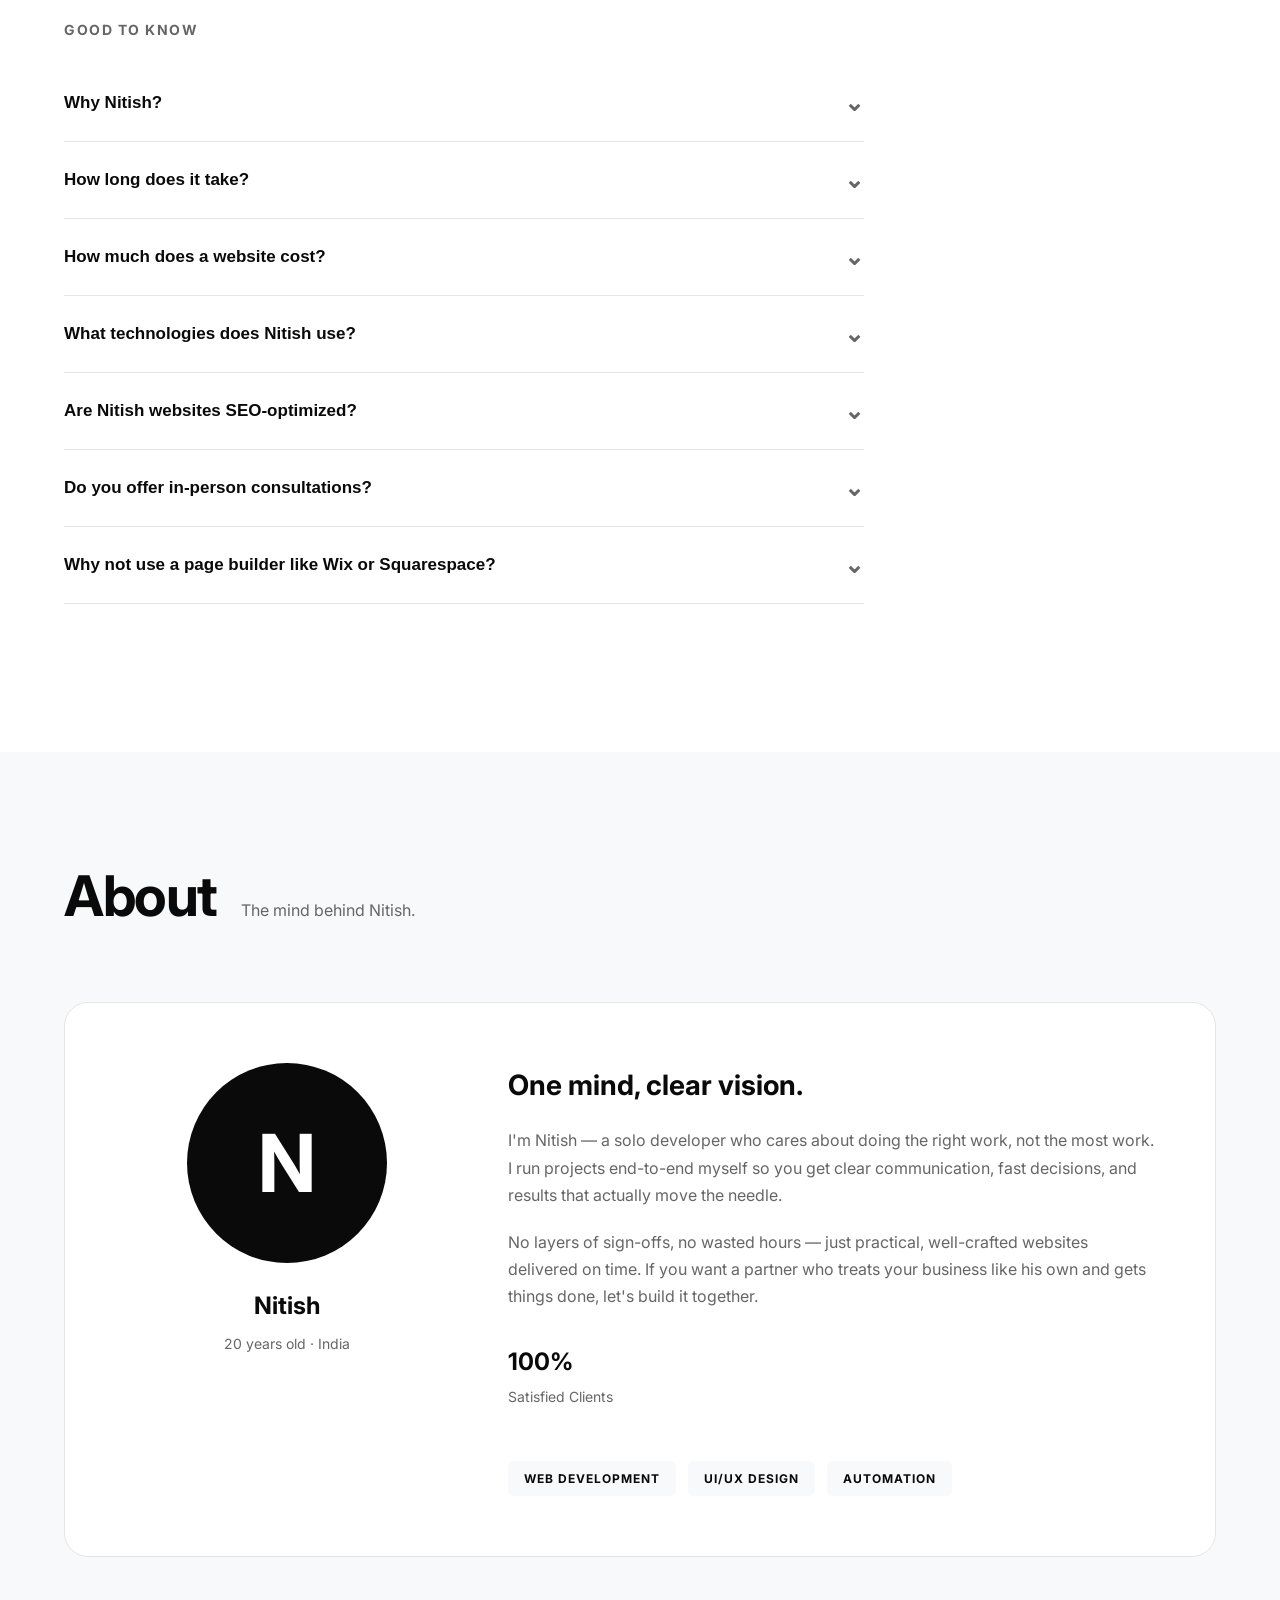
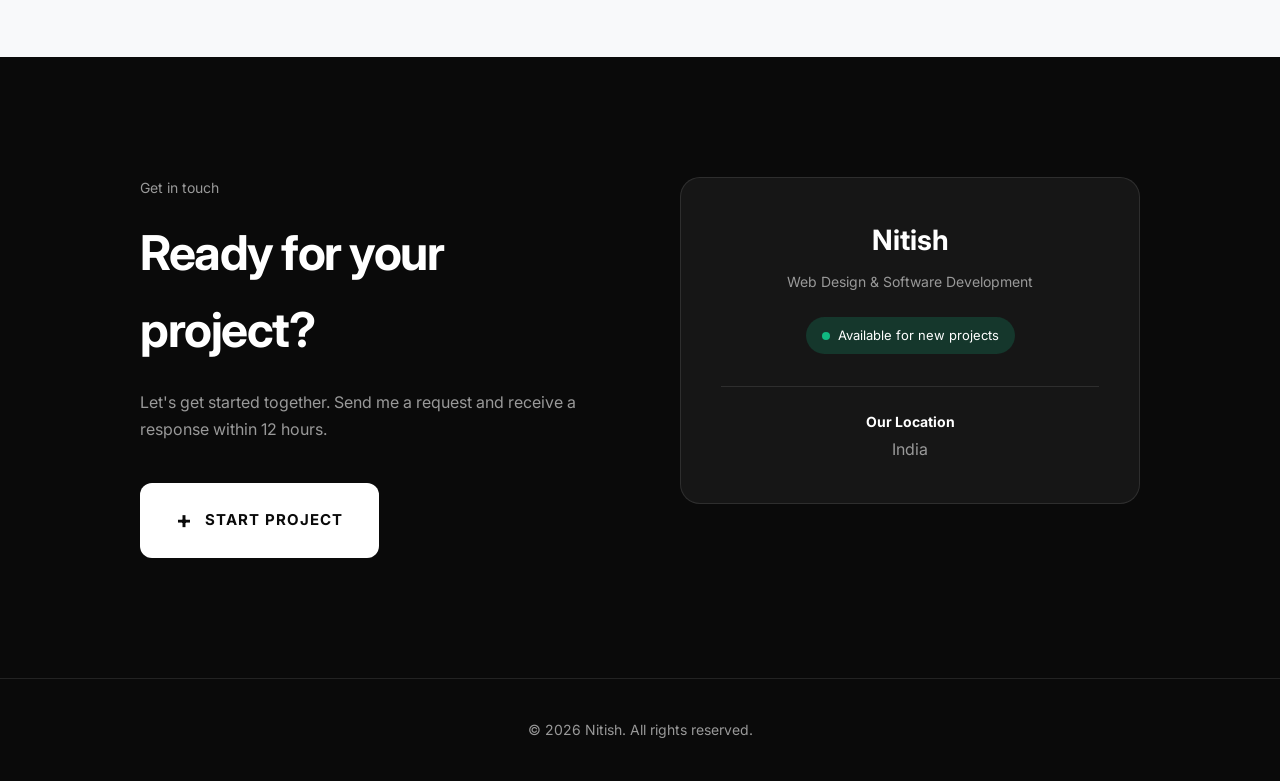
==== commit 7359e719: "added jewellery website and mobile optimized" ====
--- a/index.html
+++ b/index.html
@@ -92,6 +92,15 @@
                         </div>
                     </div>
                     <div class="portfolio-card carousel-card">
+                        <a href="https://jewellerystore.onrender.com/" target="_blank" class="portfolio-image" style="display: block;">
+                            <img src="images/jewelleryStore.png" alt="Jewellery Store" style="width: 100%; height: 100%; object-fit: cover; object-position: top;">
+                        </a>
+                        <div class="portfolio-info">
+                            <h3>Jewellery Store</h3>
+                            <p>A refined, catalog-style website for a jewelry brand, showcasing handcrafted collections with high-resolution imagery and detailed close-ups of materials and craftsmanship...</p>
+                        </div>
+                    </div>
+                    <div class="portfolio-card carousel-card">
                         <a href="https://clothingtextiles.netlify.app/" target="_blank" class="portfolio-image" style="display: block;">
                             <img src="images/metroTex.png" alt="Clothing Textiles" style="width: 100%; height: 100%; object-fit: cover; object-position: top;">
                         </a>
--- a/styles.css
+++ b/styles.css
@@ -1283,6 +1283,7 @@
 @media (max-width: 768px) {
     .carousel-card {
         flex: 0 0 100%; /* 1 item on mobile */
+        min-width: 100%;
     }
     .portfolio-carousel {
         gap: 0;
@@ -1308,6 +1309,18 @@
     }
 }
 
+@media (max-width: 480px) {
+    .portfolio-carousel-wrapper {
+        padding: 0;
+    }
+
+    .carousel-btn {
+        width: 34px;
+        height: 34px;
+        font-size: 14px;
+    }
+}
+
 .carousel-dots {
     display: flex;
     justify-content: center;
